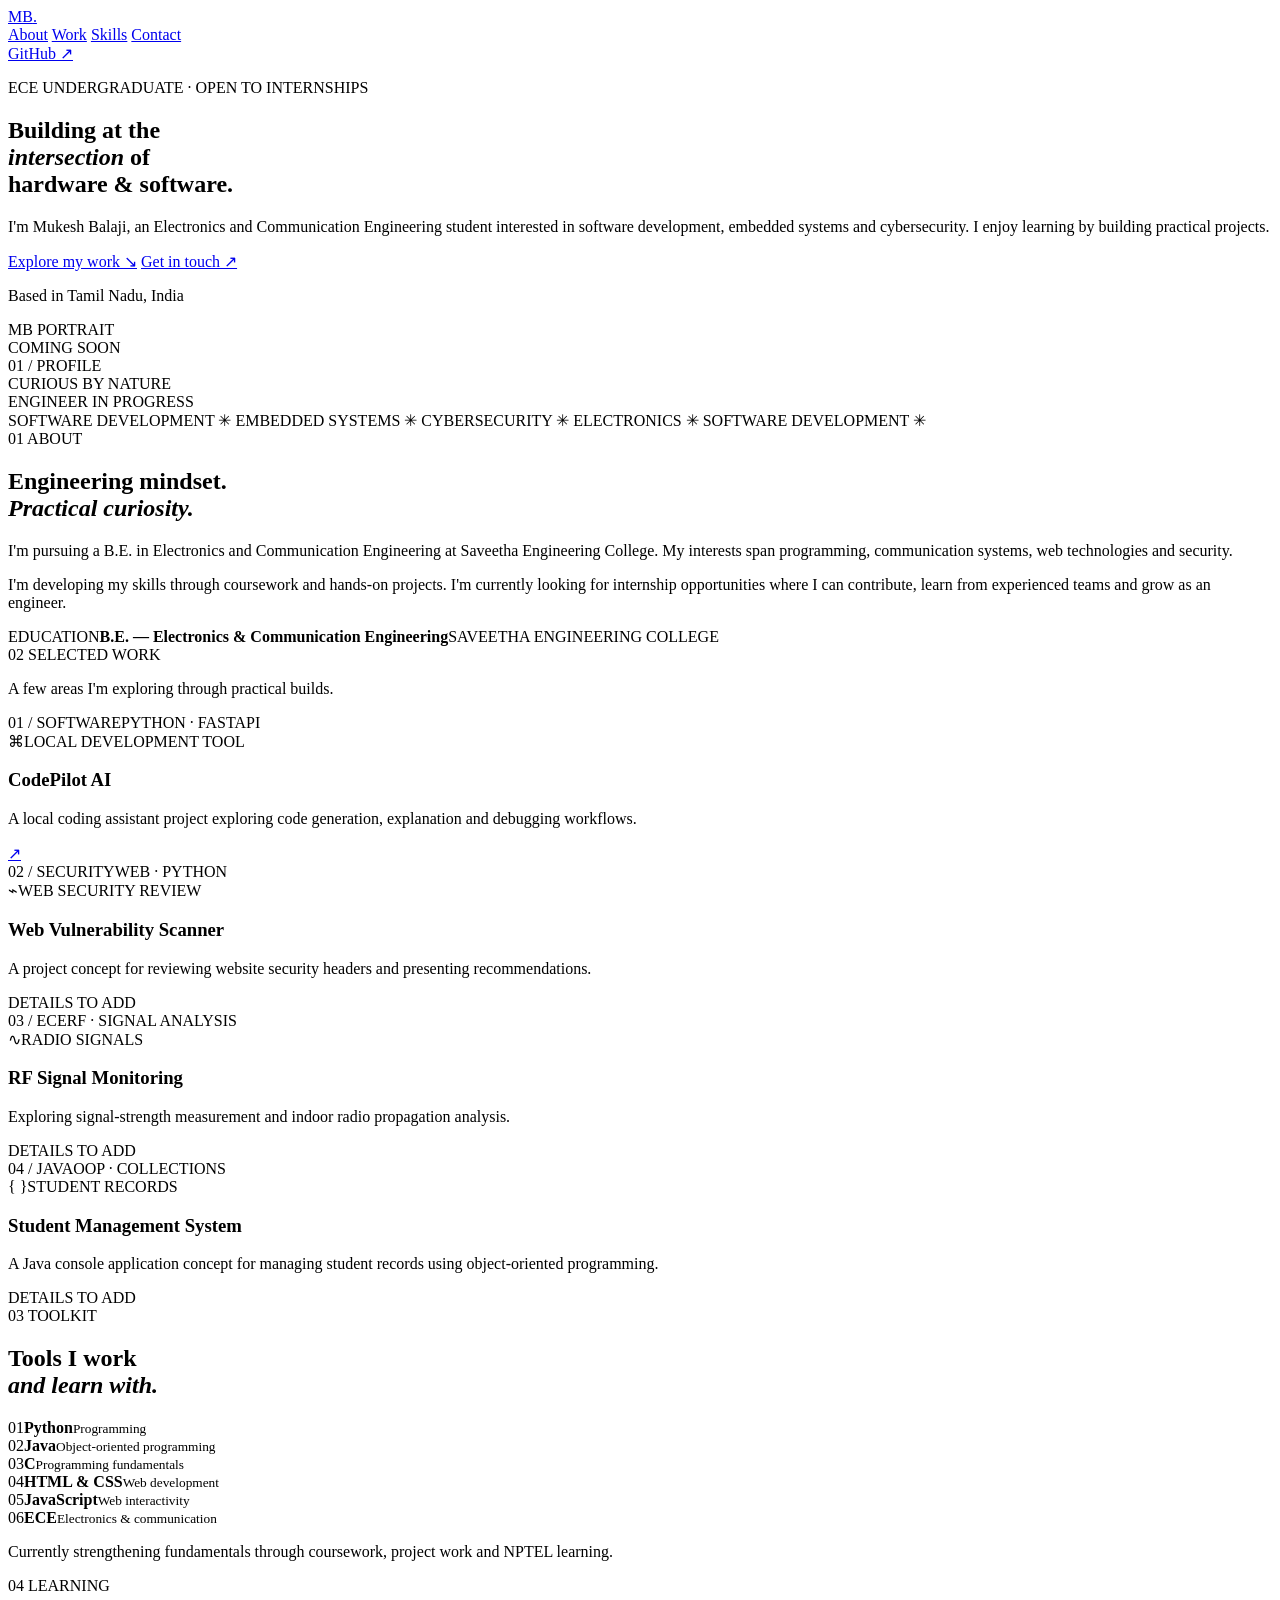
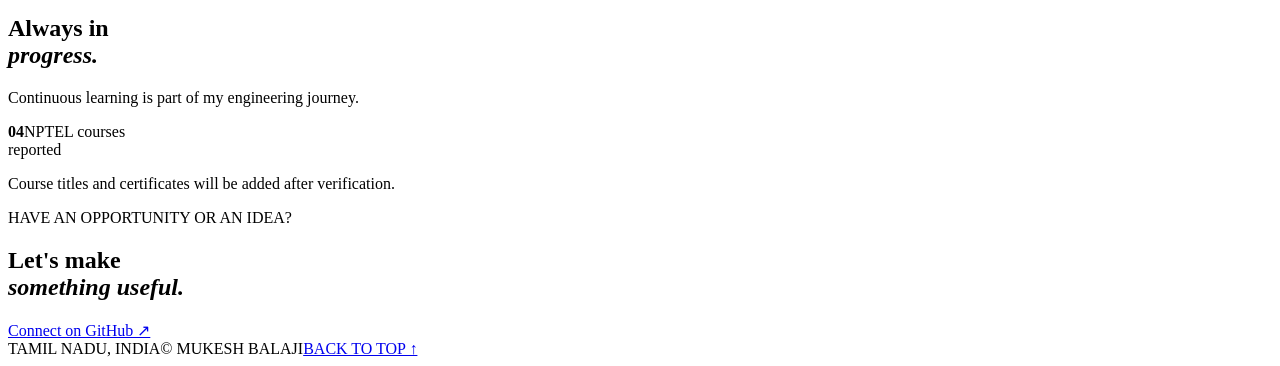
==== docs/index.html @ 9cd743bc "Add editorial portfolio homepage" ====
<!doctype html>
<html lang="en">
<head>
  <meta charset="utf-8">
  <meta name="viewport" content="width=device-width, initial-scale=1">
  <meta name="description" content="Mukesh Balaji — ECE undergraduate exploring software engineering, embedded systems and cybersecurity.">
  <meta name="theme-color" content="#f4f0e8">
  <title>Mukesh Balaji — ECE + Software</title>
  <link rel="preconnect" href="https://fonts.googleapis.com">
  <link rel="preconnect" href="https://fonts.gstatic.com" crossorigin>
  <link href="https://fonts.googleapis.com/css2?family=DM+Mono:wght@400;500&family=DM+Sans:wght@400;500;600;700&family=Playfair+Display:wght@500;600;700&display=swap" rel="stylesheet">
  <link rel="stylesheet" href="style.css">
</head>
<body>
  <header class="site-header">
    <a class="wordmark" href="#top">MB<span>.</span></a>
    <nav aria-label="Main navigation">
      <a href="#about">About</a>
      <a href="#work">Work</a>
      <a href="#skills">Skills</a>
      <a href="#contact">Contact</a>
    </nav>
    <a class="header-link" href="https://github.com/MukeshBalaji80" target="_blank" rel="noreferrer">GitHub ↗</a>
  </header>

  <main id="top">
    <section class="hero section-wrap">
      <div class="hero-copy">
        <p class="eyebrow"><span class="status-dot"></span> ECE UNDERGRADUATE · OPEN TO INTERNSHIPS</p>
        <h1>Building at the<br><em>intersection</em> of<br>hardware & software.</h1>
        <p class="intro">I'm Mukesh Balaji, an Electronics and Communication Engineering student interested in software development, embedded systems and cybersecurity. I enjoy learning by building practical projects.</p>
        <div class="hero-actions">
          <a class="button button-dark" href="#work">Explore my work <span>↘</span></a>
          <a class="text-link" href="#contact">Get in touch ↗</a>
        </div>
        <p class="hero-note">Based in Tamil Nadu, India</p>
      </div>
      <div class="portrait-wrap">
        <div class="portrait-frame">
          <div class="portrait-placeholder" role="img" aria-label="Portrait placeholder for Mukesh Balaji">
            <span class="portrait-monogram">MB</span>
            <span class="portrait-caption">PORTRAIT<br>COMING SOON</span>
          </div>
        </div>
        <span class="portrait-index">01 / PROFILE</span>
      </div>
      <div class="hero-side-note">CURIOUS BY NATURE<br>ENGINEER IN PROGRESS</div>
    </section>

    <div class="ticker" aria-label="Areas of interest">
      <div>SOFTWARE DEVELOPMENT <span>✳</span> EMBEDDED SYSTEMS <span>✳</span> CYBERSECURITY <span>✳</span> ELECTRONICS <span>✳</span> SOFTWARE DEVELOPMENT <span>✳</span></div>
    </div>

    <section class="section section-wrap about" id="about">
      <div class="section-label"><span>01</span> ABOUT</div>
      <div class="about-content">
        <h2>Engineering mindset.<br><em>Practical curiosity.</em></h2>
        <div class="about-columns">
          <p>I'm pursuing a B.E. in Electronics and Communication Engineering at Saveetha Engineering College. My interests span programming, communication systems, web technologies and security.</p>
          <p>I'm developing my skills through coursework and hands-on projects. I'm currently looking for internship opportunities where I can contribute, learn from experienced teams and grow as an engineer.</p>
        </div>
        <div class="education-line"><span>EDUCATION</span><strong>B.E. — Electronics & Communication Engineering</strong><span>SAVEETHA ENGINEERING COLLEGE</span></div>
      </div>
    </section>

    <section class="section section-wrap work" id="work">
      <div class="section-heading">
        <div class="section-label"><span>02</span> SELECTED WORK</div>
        <p>A few areas I'm exploring through practical builds.</p>
      </div>
      <div class="project-grid">
        <article class="project-card project-featured">
          <div class="project-topline"><span>01 / SOFTWARE</span><span>PYTHON · FASTAPI</span></div>
          <div class="project-art art-code"><span class="art-glyph">⌘</span><span class="art-caption">LOCAL DEVELOPMENT TOOL</span></div>
          <div class="project-info"><div><h3>CodePilot AI</h3><p>A local coding assistant project exploring code generation, explanation and debugging workflows.</p></div><a href="https://github.com/MukeshBalaji80/codepilot-ai" target="_blank" rel="noreferrer" aria-label="View CodePilot AI on GitHub">↗</a></div>
        </article>
        <article class="project-card">
          <div class="project-topline"><span>02 / SECURITY</span><span>WEB · PYTHON</span></div>
          <div class="project-art art-security"><span class="art-glyph">⌁</span><span class="art-caption">WEB SECURITY REVIEW</span></div>
          <div class="project-info"><div><h3>Web Vulnerability Scanner</h3><p>A project concept for reviewing website security headers and presenting recommendations.</p></div><span class="project-status">DETAILS TO ADD</span></div>
        </article>
        <article class="project-card">
          <div class="project-topline"><span>03 / ECE</span><span>RF · SIGNAL ANALYSIS</span></div>
          <div class="project-art art-rf"><span class="art-glyph">∿</span><span class="art-caption">RADIO SIGNALS</span></div>
          <div class="project-info"><div><h3>RF Signal Monitoring</h3><p>Exploring signal-strength measurement and indoor radio propagation analysis.</p></div><span class="project-status">DETAILS TO ADD</span></div>
        </article>
        <article class="project-card">
          <div class="project-topline"><span>04 / JAVA</span><span>OOP · COLLECTIONS</span></div>
          <div class="project-art art-java"><span class="art-glyph">{ }</span><span class="art-caption">STUDENT RECORDS</span></div>
          <div class="project-info"><div><h3>Student Management System</h3><p>A Java console application concept for managing student records using object-oriented programming.</p></div><span class="project-status">DETAILS TO ADD</span></div>
        </article>
      </div>
    </section>

    <section class="section section-wrap skills" id="skills">
      <div class="section-label"><span>03</span> TOOLKIT</div>
      <div class="skills-content">
        <h2>Tools I work<br><em>and learn with.</em></h2>
        <div class="skill-list">
          <div><span>01</span><strong>Python</strong><small>Programming</small></div>
          <div><span>02</span><strong>Java</strong><small>Object-oriented programming</small></div>
          <div><span>03</span><strong>C</strong><small>Programming fundamentals</small></div>
          <div><span>04</span><strong>HTML & CSS</strong><small>Web development</small></div>
          <div><span>05</span><strong>JavaScript</strong><small>Web interactivity</small></div>
          <div><span>06</span><strong>ECE</strong><small>Electronics & communication</small></div>
        </div>
        <p class="learning-note">Currently strengthening fundamentals through coursework, project work and NPTEL learning.</p>
      </div>
    </section>

    <section class="section section-wrap learning">
      <div class="section-label"><span>04</span> LEARNING</div>
      <div class="learning-content"><h2>Always in<br><em>progress.</em></h2><div><p>Continuous learning is part of my engineering journey.</p><div class="learning-stat"><strong>04</strong><span>NPTEL courses<br>reported</span></div><p class="small-note">Course titles and certificates will be added after verification.</p></div></div>
    </section>

    <section class="contact section-wrap" id="contact">
      <p class="eyebrow">HAVE AN OPPORTUNITY OR AN IDEA?</p>
      <h2>Let's make<br><em>something useful.</em></h2>
      <a class="contact-link" href="https://github.com/MukeshBalaji80" target="_blank" rel="noreferrer">Connect on GitHub ↗</a>
      <div class="contact-bottom"><span>TAMIL NADU, INDIA</span><span>© <span id="year"></span> MUKESH BALAJI</span><a href="#top">BACK TO TOP ↑</a></div>
    </section>
  </main>
  <script src="script.js"></script>
</body>
</html>
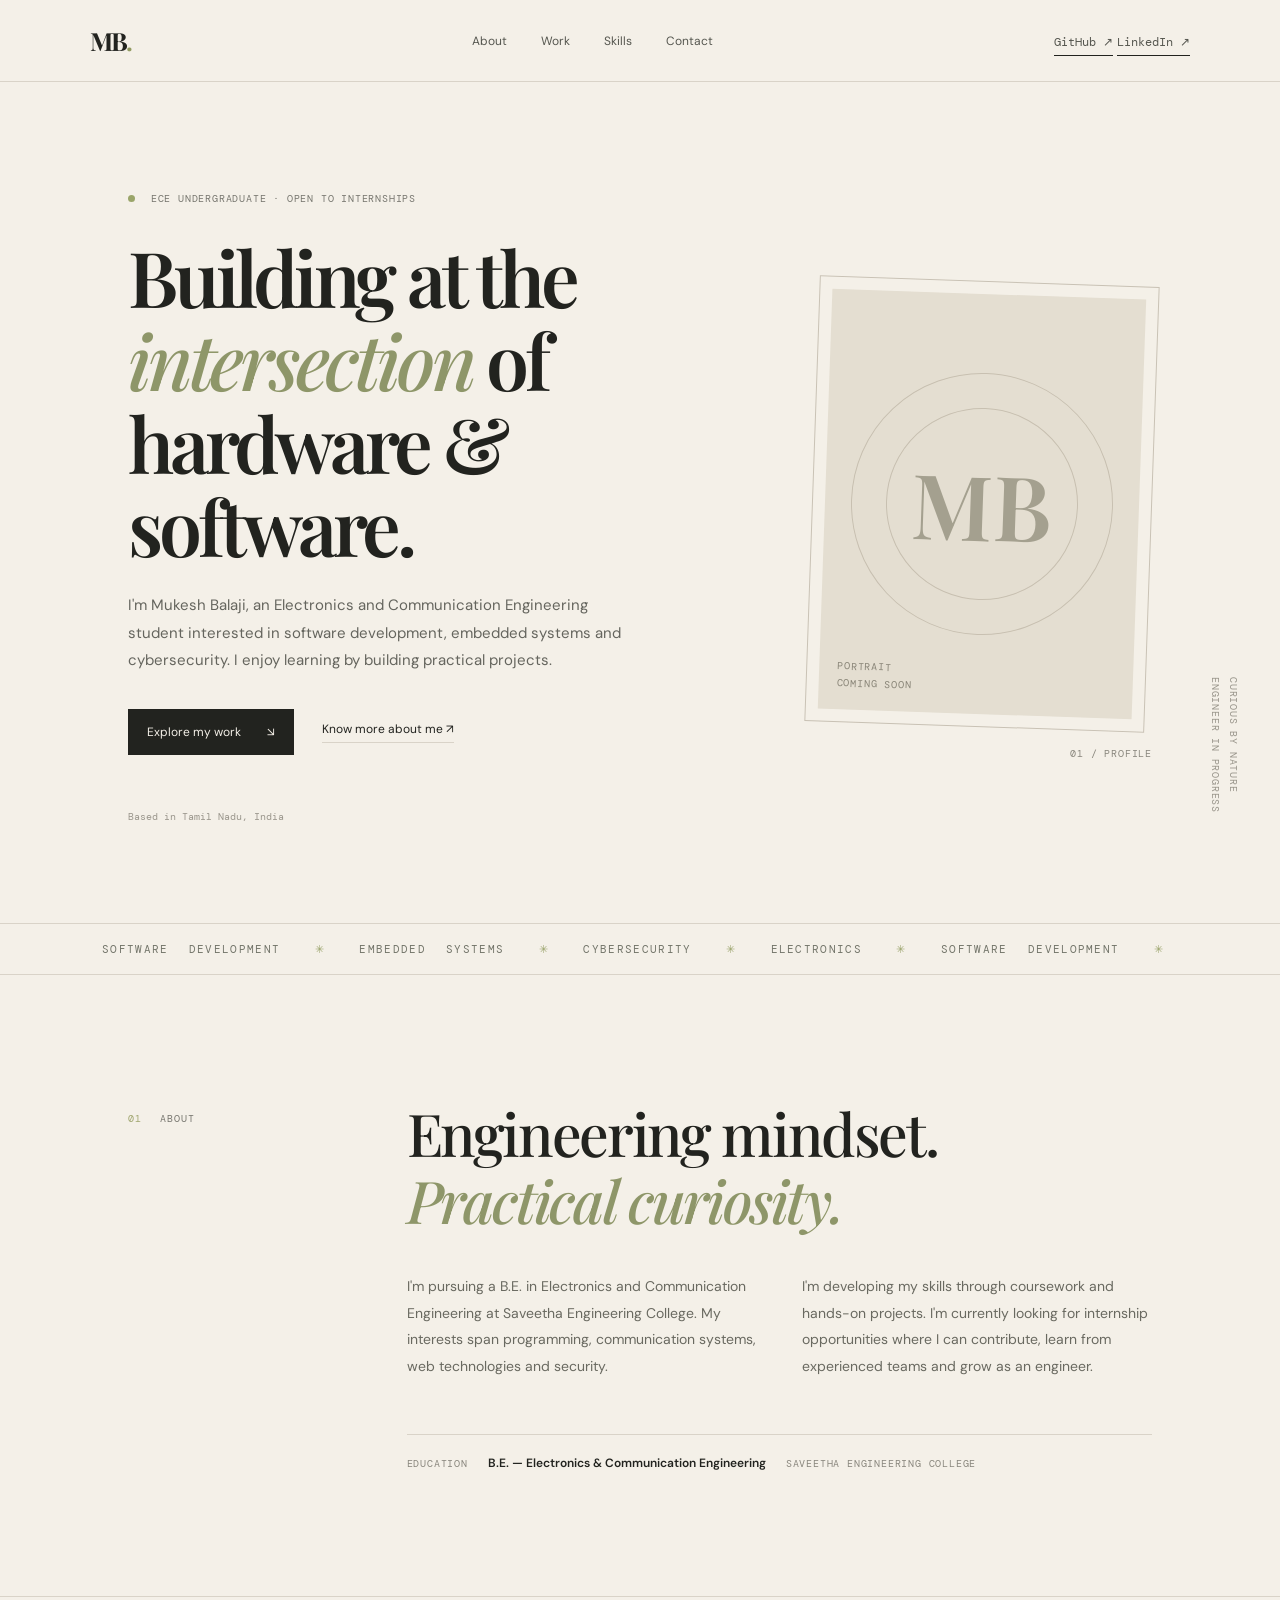
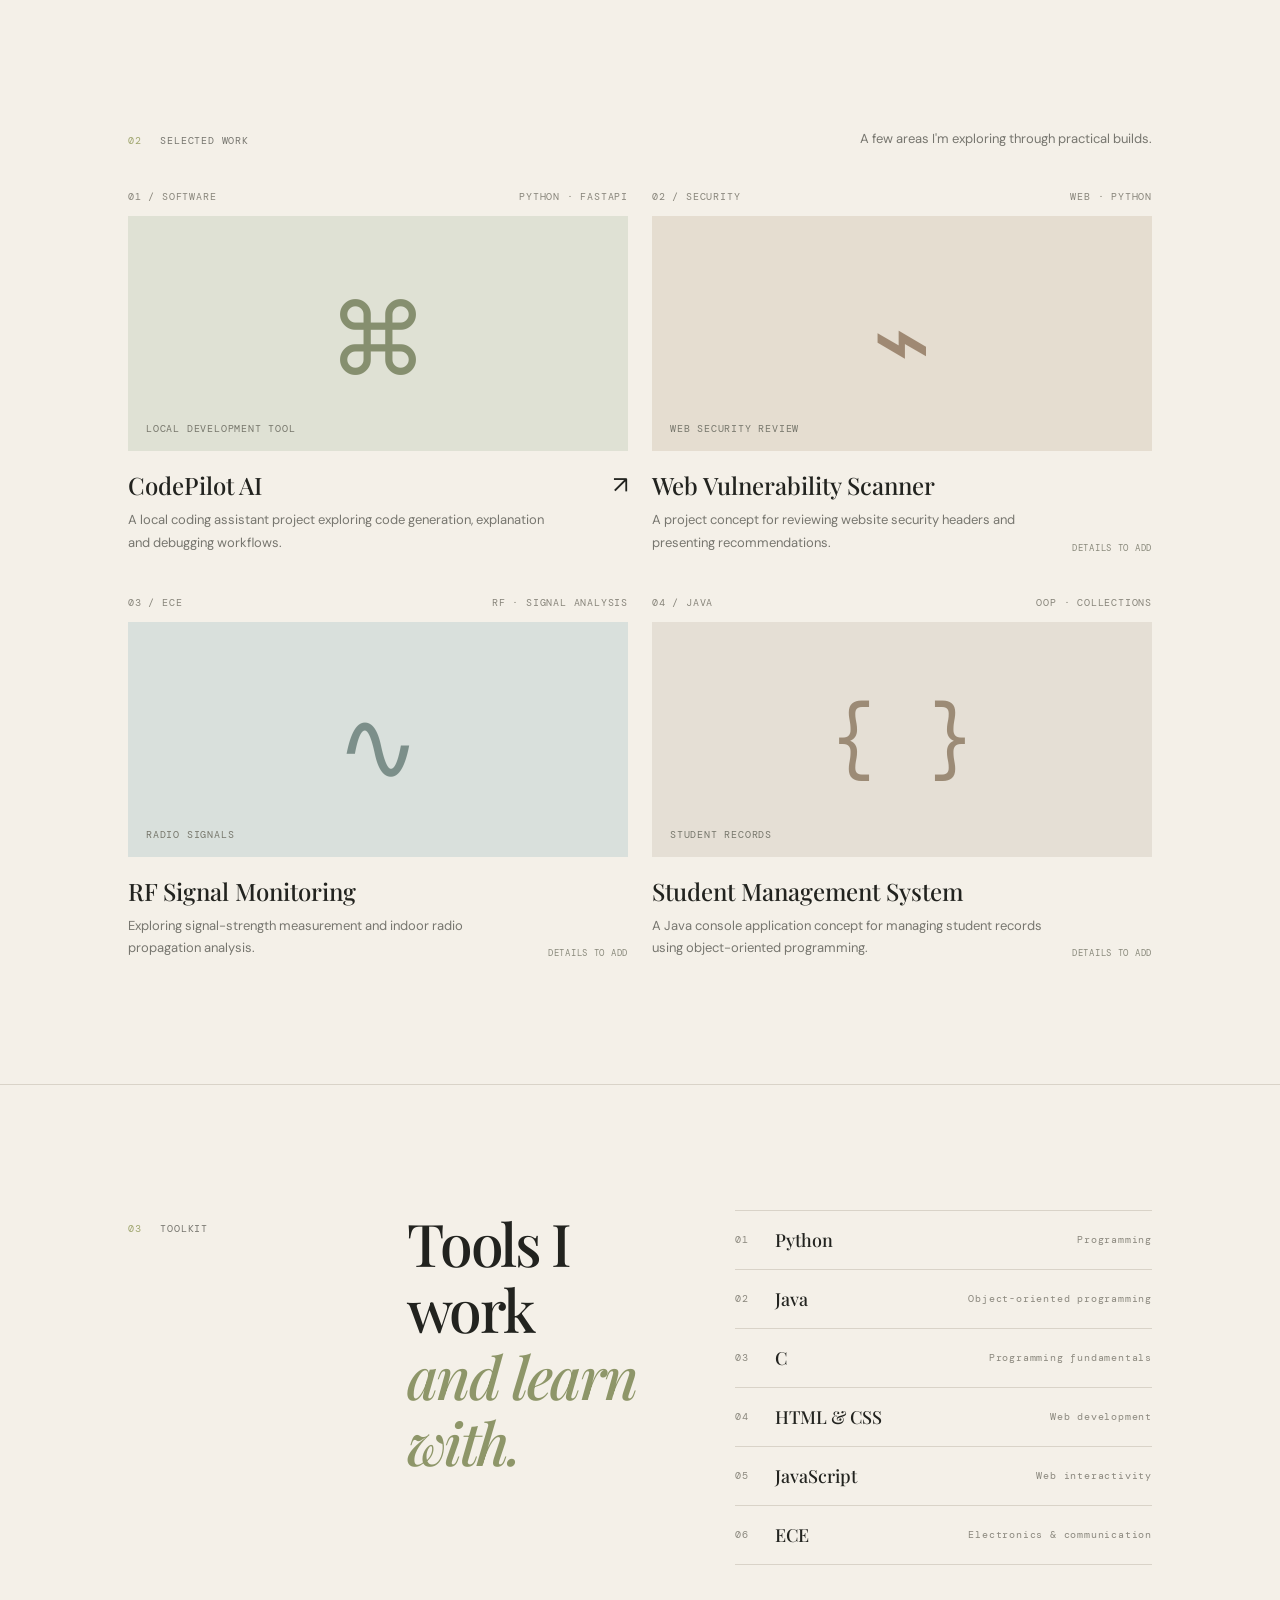
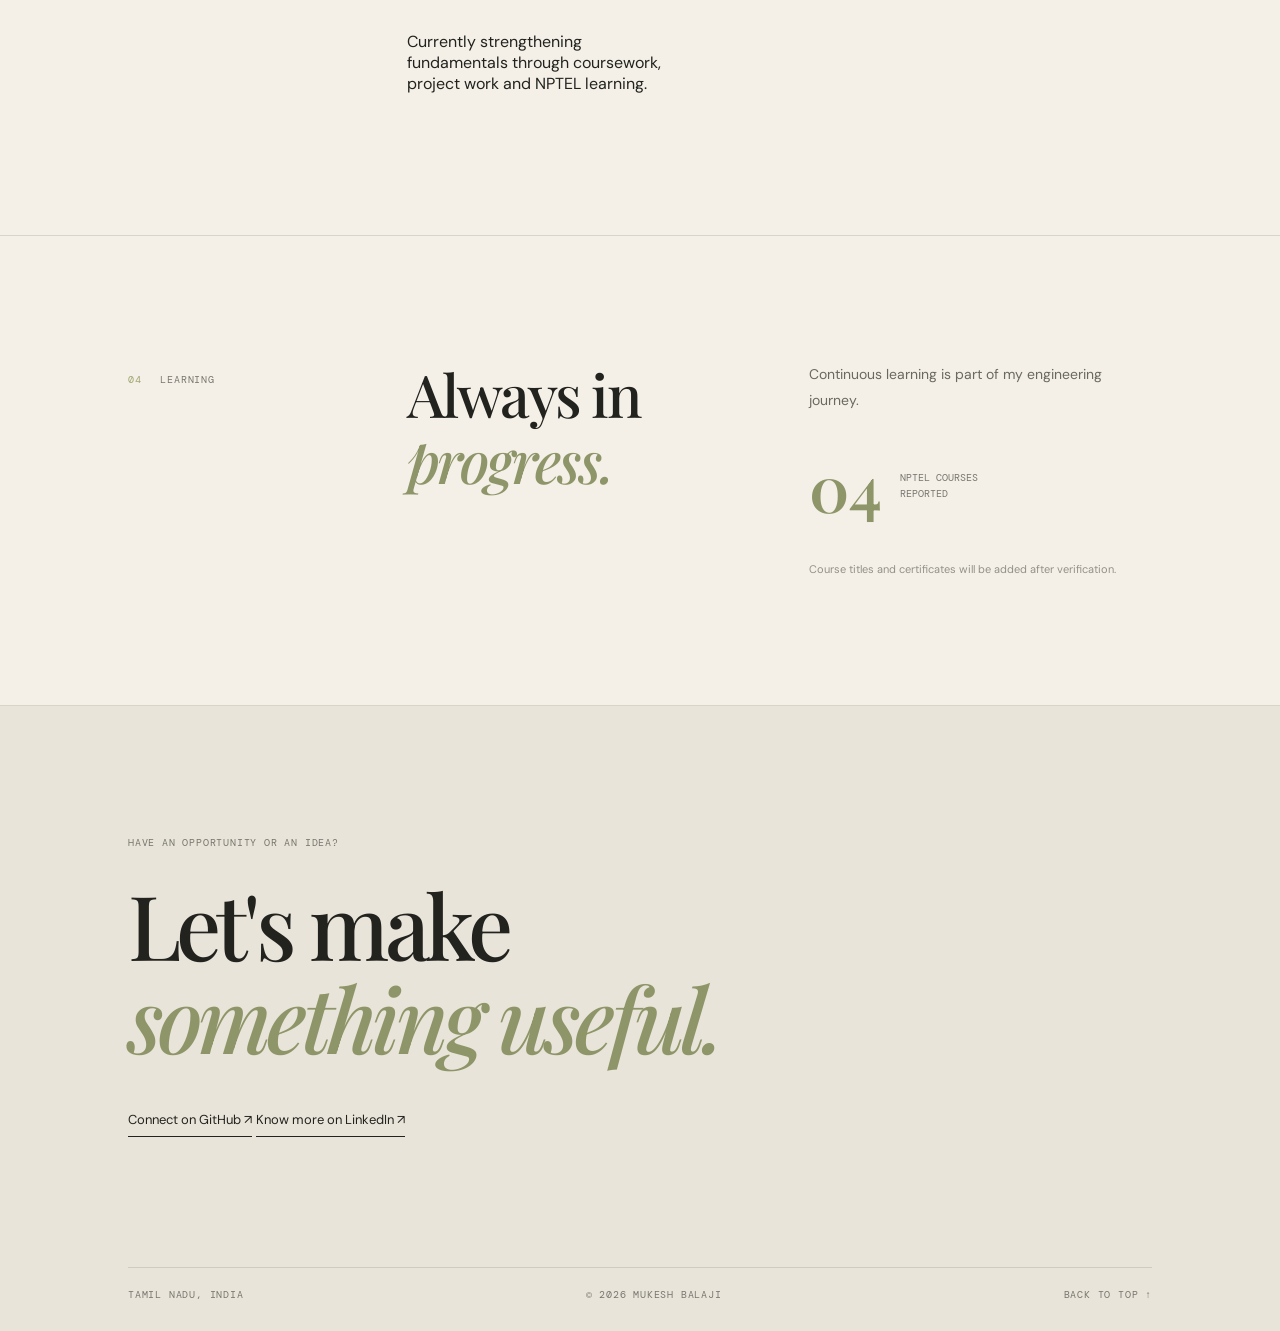
==== commit a9a1beea: "Add LinkedIn profile links to portfolio" ====
--- a/docs/index.html
+++ b/docs/index.html
@@ -20,7 +20,10 @@
       <a href="#skills">Skills</a>
       <a href="#contact">Contact</a>
     </nav>
-    <a class="header-link" href="https://github.com/MukeshBalaji80" target="_blank" rel="noreferrer">GitHub ↗</a>
+    <div class="header-social">
+      <a class="header-link" href="https://github.com/MukeshBalaji80" target="_blank" rel="noreferrer">GitHub ↗</a>
+      <a class="header-link" href="https://www.linkedin.com/in/mukesh-balaji-48475a3a8/" target="_blank" rel="noreferrer">LinkedIn ↗</a>
+    </div>
   </header>
 
   <main id="top">
@@ -31,7 +34,7 @@
         <p class="intro">I'm Mukesh Balaji, an Electronics and Communication Engineering student interested in software development, embedded systems and cybersecurity. I enjoy learning by building practical projects.</p>
         <div class="hero-actions">
           <a class="button button-dark" href="#work">Explore my work <span>↘</span></a>
-          <a class="text-link" href="#contact">Get in touch ↗</a>
+          <a class="text-link" href="https://www.linkedin.com/in/mukesh-balaji-48475a3a8/" target="_blank" rel="noreferrer">Know more about me ↗</a>
         </div>
         <p class="hero-note">Based in Tamil Nadu, India</p>
       </div>
@@ -116,7 +119,10 @@
     <section class="contact section-wrap" id="contact">
       <p class="eyebrow">HAVE AN OPPORTUNITY OR AN IDEA?</p>
       <h2>Let's make<br><em>something useful.</em></h2>
-      <a class="contact-link" href="https://github.com/MukeshBalaji80" target="_blank" rel="noreferrer">Connect on GitHub ↗</a>
+      <div class="contact-social">
+        <a class="contact-link" href="https://github.com/MukeshBalaji80" target="_blank" rel="noreferrer">Connect on GitHub ↗</a>
+        <a class="contact-link" href="https://www.linkedin.com/in/mukesh-balaji-48475a3a8/" target="_blank" rel="noreferrer">Know more on LinkedIn ↗</a>
+      </div>
       <div class="contact-bottom"><span>TAMIL NADU, INDIA</span><span>© <span id="year"></span> MUKESH BALAJI</span><a href="#top">BACK TO TOP ↑</a></div>
     </section>
   </main>
--- a/docs/style.css
+++ b/docs/style.css
@@ -0,0 +1 @@
+:root{--paper:#f4f0e8;--ink:#22231f;--muted:#77766f;--line:#d9d3c8;--accent:#a4ad72;--serif:"Playfair Display",Georgia,serif;--sans:"DM Sans",Arial,sans-serif;--mono:"DM Mono",monospace}*{box-sizing:border-box}html{scroll-behavior:smooth}body{margin:0;background:var(--paper);color:var(--ink);font-family:var(--sans);-webkit-font-smoothing:antialiased}a{color:inherit;text-decoration:none}.site-header{height:82px;padding:0 7vw;display:flex;align-items:center;justify-content:space-between;border-bottom:1px solid var(--line)}.wordmark{font:700 25px var(--serif);letter-spacing:-2px}.wordmark span{color:#929b61}.site-header nav{display:flex;gap:34px}.site-header nav a,.header-link{font-size:12px;color:#55564f}.site-header nav a:hover,.text-link:hover{color:#8c965c}.header-link{font-family:var(--mono);border-bottom:1px solid var(--ink);padding-bottom:5px}.section-wrap{padding-left:10vw;padding-right:10vw}.hero{min-height:680px;padding-top:100px;padding-bottom:90px;display:grid;grid-template-columns:1.25fr .75fr;align-items:center;position:relative}.eyebrow,.section-label,.project-topline,.portrait-index,.portrait-caption,.hero-side-note,.education-line span,.skill-list span,.skill-list small,.project-status,.contact-bottom,.art-caption{font:10px var(--mono);letter-spacing:.08em}.eyebrow{color:#77766f}.status-dot{display:inline-block;width:7px;height:7px;border-radius:50%;background:#9aa56a;margin-right:9px}.hero h1{font:600 clamp(48px,6vw,82px)/1.08 var(--serif);letter-spacing:-.055em;margin:30px 0 25px}.hero h1 em,h2 em{font-weight:500;color:#8e9669}.intro{max-width:510px;color:#65655e;font-size:15px;line-height:1.85}.hero-actions{display:flex;align-items:center;gap:28px;margin-top:34px}.button{display:inline-flex;align-items:center;gap:26px;padding:15px 19px;font-size:12px}.button-dark{background:var(--ink);color:var(--paper)}.button-dark:hover{background:#45463d}.text-link{font-size:12px;border-bottom:1px solid var(--line);padding-bottom:5px}.hero-note{font:10px var(--mono);color:#99958b;margin-top:55px}.portrait-wrap{justify-self:end;width:min(100%,340px);margin-top:25px}.portrait-frame{padding:12px;border:1px solid #c9c2b5;transform:rotate(2deg)}.portrait-placeholder{height:420px;background:#e4ded1;display:flex;flex-direction:column;align-items:center;justify-content:center;position:relative;overflow:hidden}.portrait-placeholder:before,.portrait-placeholder:after{content:"";position:absolute;border:1px solid #c8c0b1;border-radius:50%;width:260px;height:260px}.portrait-placeholder:after{width:190px;height:190px}.portrait-monogram{font:600 90px var(--serif);color:#a4a08f;z-index:1}.portrait-caption{position:absolute;bottom:18px;left:18px;color:#888477;line-height:1.7}.portrait-index{display:block;text-align:right;margin-top:20px;color:#89867d}.hero-side-note{position:absolute;right:3vw;bottom:110px;writing-mode:vertical-rl;line-height:1.8;color:#99958b}.ticker{overflow:hidden;border-top:1px solid var(--line);border-bottom:1px solid var(--line);padding:18px 0;white-space:nowrap;color:#73756a;font:11px var(--mono);letter-spacing:.12em}.ticker div{word-spacing:12px;text-align:center}.ticker span{color:#9aa36b;margin:0 14px}.section{padding-top:125px;padding-bottom:125px;border-bottom:1px solid var(--line);display:grid;grid-template-columns:.32fr 1fr;gap:40px}.section-label{color:#77766f;padding-top:12px}.section-label span{color:#a0a66f;margin-right:12px}.about h2,.skills h2,.learning h2{font:500 clamp(38px,4.6vw,62px)/1.13 var(--serif);letter-spacing:-.04em;margin:0 0 40px}.about-columns{display:grid;grid-template-columns:1fr 1fr;gap:45px;max-width:780px}.about-columns p,.learning-content p{font-size:14px;line-height:1.9;color:#696960;margin:0}.education-line{display:flex;align-items:center;gap:20px;flex-wrap:wrap;border-top:1px solid var(--line);margin-top:55px;padding-top:20px}.education-line span{color:#89867d}.education-line strong{font-size:12px;font-weight:600}.work{display:block}.section-heading{display:flex;justify-content:space-between;align-items:start;margin-bottom:35px}.section-heading p{font-size:13px;color:var(--muted);margin:8px 0}.project-grid{display:grid;grid-template-columns:1fr 1fr;gap:42px 24px}.project-card{min-width:0}.project-topline{display:flex;justify-content:space-between;color:#88857b;margin-bottom:13px}.project-art{height:235px;display:flex;align-items:center;justify-content:center;position:relative;overflow:hidden}.art-code{background:#dfe1d4}.art-security{background:#e5ddd0}.art-rf{background:#d9e0dc}.art-java{background:#e5dfd5}.art-glyph{font:100px var(--serif);color:#717b57;opacity:.8}.art-security .art-glyph{color:#8e755c}.art-rf .art-glyph{color:#667c76}.art-java .art-glyph{font:80px var(--mono);color:#8a775f}.art-caption{position:absolute;bottom:16px;left:18px;color:#77776c}.project-info{display:flex;justify-content:space-between;gap:15px;padding-top:18px}.project-info h3{font:500 24px var(--serif);margin:0 0 8px}.project-info p{font-size:13px;line-height:1.7;color:#77766f;margin:0;max-width:440px}.project-info>a{font-size:24px}.project-status{color:#8a8a7c;align-self:end;white-space:nowrap;font-size:9px}.skills-content{display:grid;grid-template-columns:.8fr 1.2fr;gap:50px}.skill-list{border-top:1px solid var(--line)}.skill-list>div{display:grid;grid-template-columns:40px 1fr auto;align-items:center;padding:17px 0;border-bottom:1px solid var(--line)}.skill-list span,.skill-list small{color:#8b887e}.skill-list strong{font:500 18px var(--serif)}.learning-content{display:grid;grid-template-columns:1fr 1fr;gap:60px}.learning-stat{display:flex;align-items:center;gap:18px;margin:30px 0}.learning-stat strong{font:600 64px var(--serif);color:#8e9669}.learning-stat span{font:10px/1.6 var(--mono);color:#77766f;text-transform:uppercase}.small-note{font-size:11px!important;color:#929087!important}.contact{padding-top:120px;padding-bottom:30px;background:#e9e4d9}.contact h2{font:500 clamp(52px,7vw,90px)/1.04 var(--serif);letter-spacing:-.055em;margin:28px 0}.contact-link{display:inline-block;margin-top:20px;padding-bottom:8px;border-bottom:1px solid var(--ink);font-size:13px}.contact-bottom{display:flex;justify-content:space-between;gap:15px;margin-top:130px;padding-top:20px;border-top:1px solid #d1cabe;color:#77766f}.contact-bottom a:hover{color:var(--ink)}@media(max-width:800px){.site-header{padding:0 6vw;height:70px}.site-header nav{gap:15px}.site-header nav a{font-size:11px}.section-wrap{padding-left:7vw;padding-right:7vw}.hero{grid-template-columns:1fr;padding-top:75px;gap:50px}.portrait-wrap{justify-self:start;width:min(75%,340px);margin-left:10px}.portrait-placeholder{height:360px}.hero-side-note{display:none}.section{grid-template-columns:1fr;gap:25px;padding-top:85px;padding-bottom:85px}.skills-content,.learning-content{grid-template-columns:1fr;gap:25px}.about-columns{gap:25px}.contact-bottom{flex-wrap:wrap;margin-top:90px}}@media(max-width:520px){.site-header nav{gap:10px}.site-header nav a{font-size:10px}.header-link{display:none}.hero h1{font-size:48px}.intro{font-size:14px}.hero-actions{gap:18px}.project-grid{grid-template-columns:1fr;gap:35px}.project-art{height:210px}.about-columns{grid-template-columns:1fr;gap:16px}.section-heading{display:block}.section-heading p{margin-top:18px}.education-line{gap:12px}.education-line strong{width:100%;order:3}.skill-list>div{grid-template-columns:28px 1fr}.skill-list small{grid-column:2;margin-top:4px}.contact h2{font-size:54px}.contact-bottom{font-size:9px}.portrait-placeholder{height:330px}}
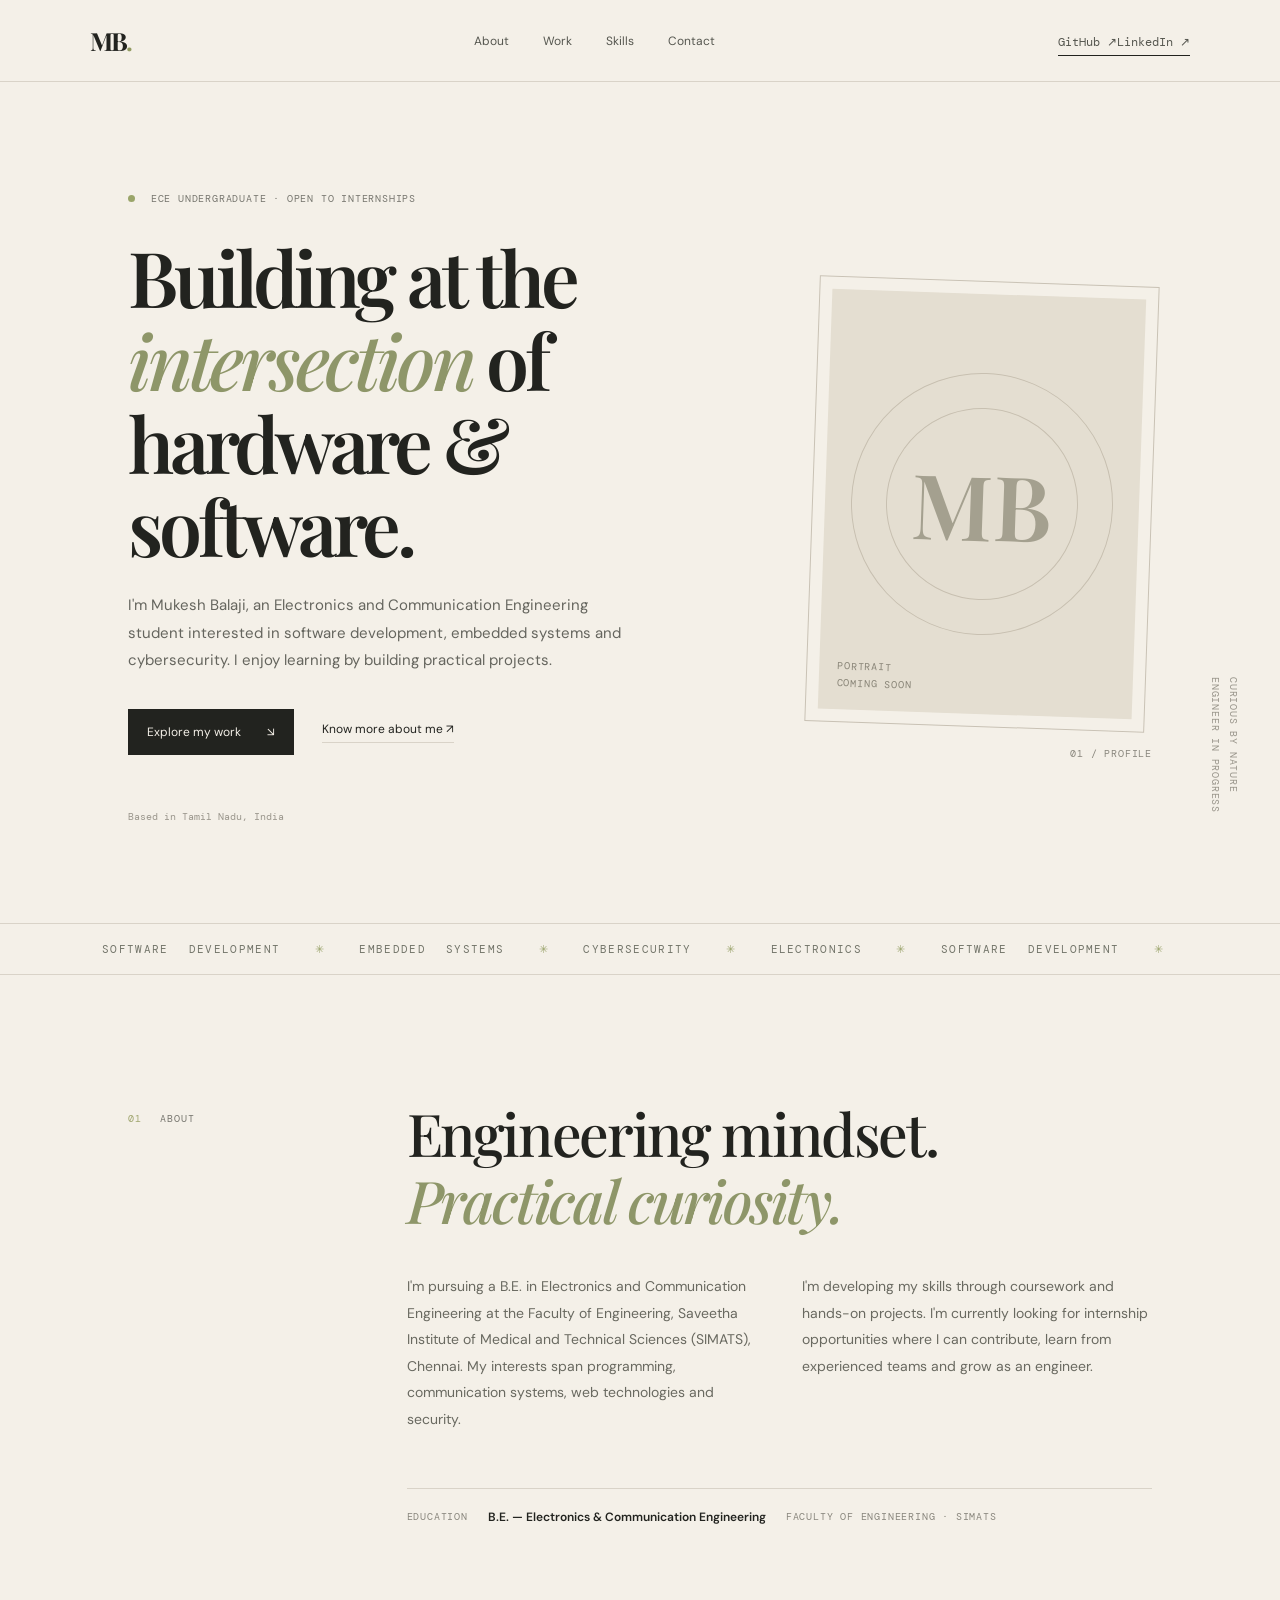
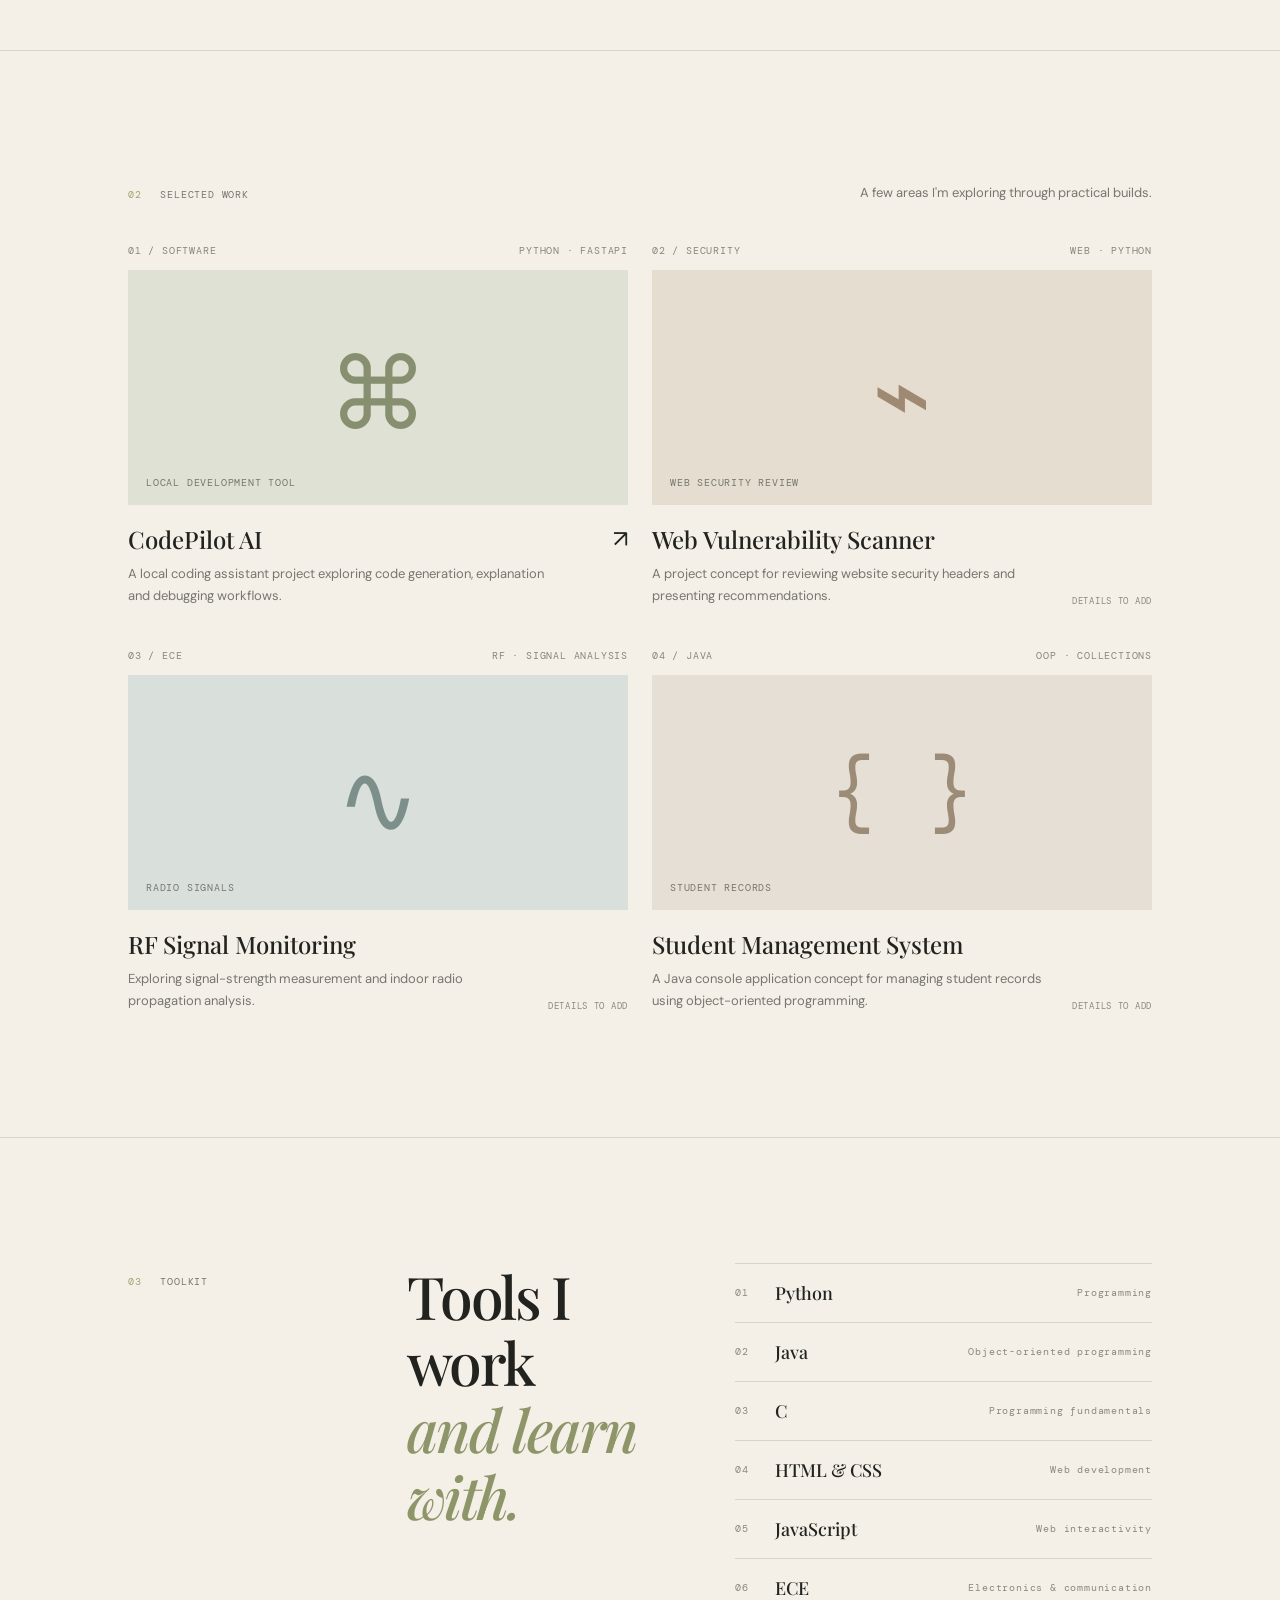
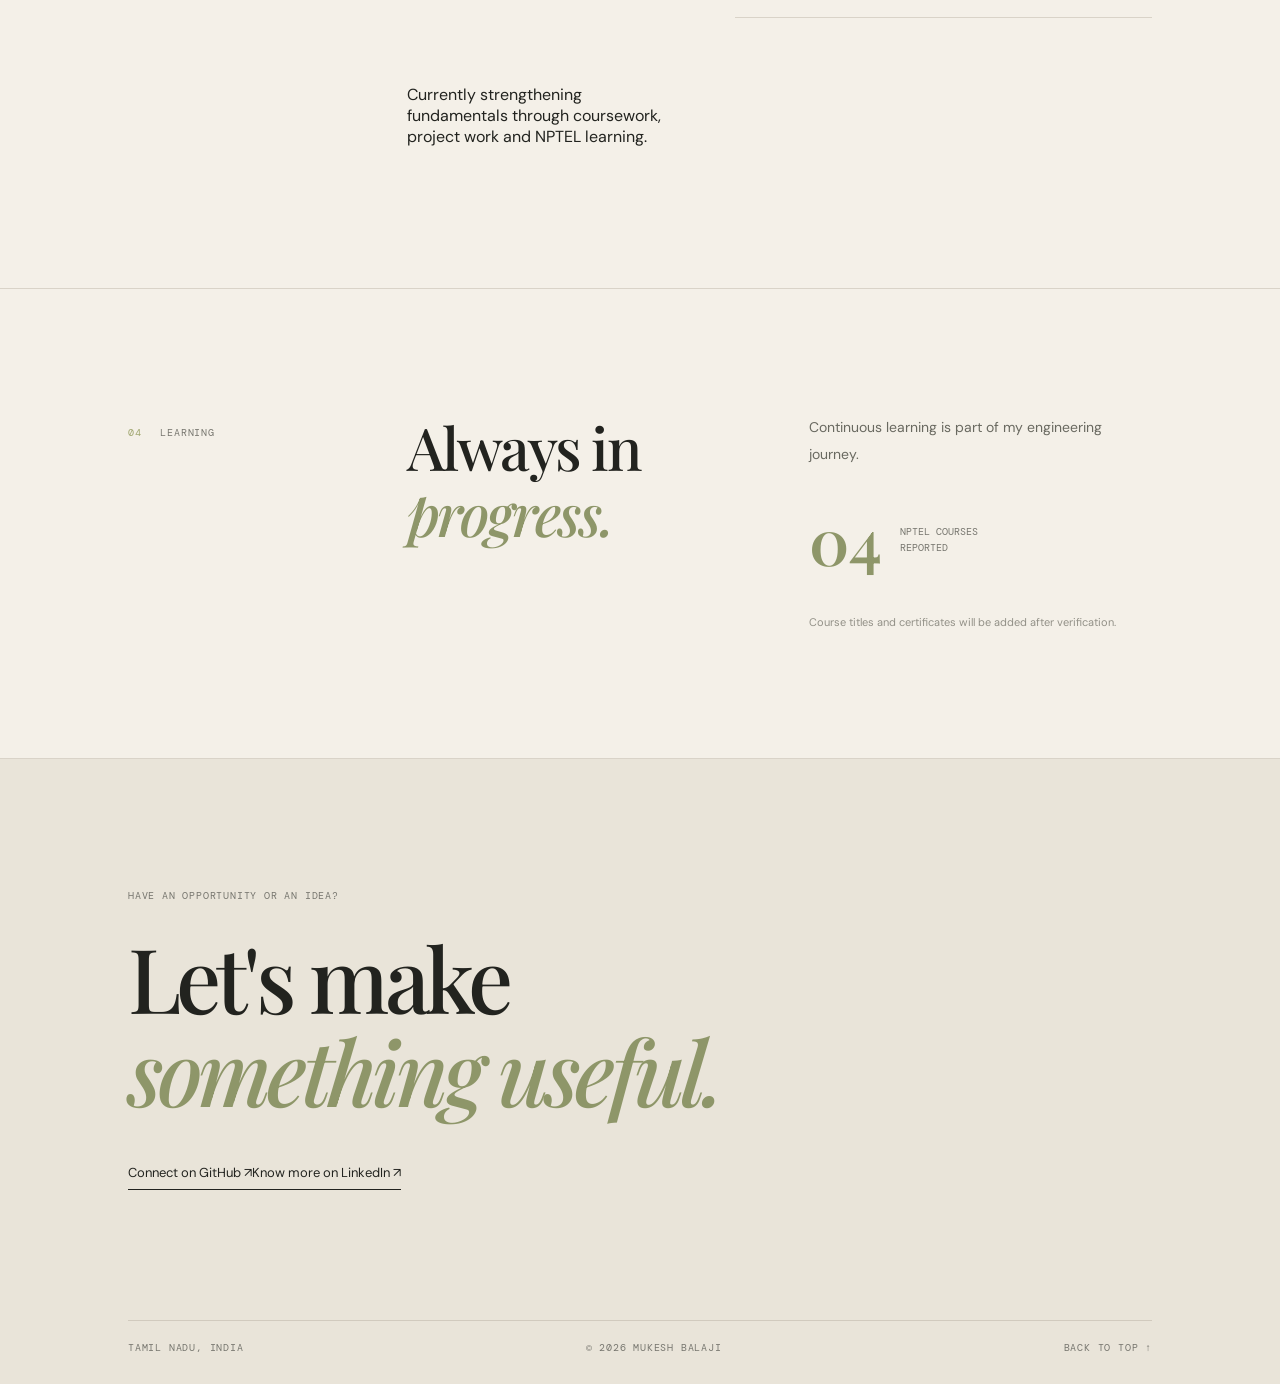
==== commit 0025b013: "Update education institution to SIMATS" ====
--- a/docs/index.html
+++ b/docs/index.html
@@ -14,115 +14,50 @@
 <body>
   <header class="site-header">
     <a class="wordmark" href="#top">MB<span>.</span></a>
-    <nav aria-label="Main navigation">
-      <a href="#about">About</a>
-      <a href="#work">Work</a>
-      <a href="#skills">Skills</a>
-      <a href="#contact">Contact</a>
-    </nav>
-    <div class="header-social">
-      <a class="header-link" href="https://github.com/MukeshBalaji80" target="_blank" rel="noreferrer">GitHub ↗</a>
-      <a class="header-link" href="https://www.linkedin.com/in/mukesh-balaji-48475a3a8/" target="_blank" rel="noreferrer">LinkedIn ↗</a>
-    </div>
+    <nav aria-label="Main navigation"><a href="#about">About</a><a href="#work">Work</a><a href="#skills">Skills</a><a href="#contact">Contact</a></nav>
+    <div class="header-social"><a class="header-link" href="https://github.com/MukeshBalaji80" target="_blank" rel="noreferrer">GitHub ↗</a><a class="header-link" href="https://www.linkedin.com/in/mukesh-balaji-48475a3a8/" target="_blank" rel="noreferrer">LinkedIn ↗</a></div>
   </header>
-
   <main id="top">
     <section class="hero section-wrap">
       <div class="hero-copy">
         <p class="eyebrow"><span class="status-dot"></span> ECE UNDERGRADUATE · OPEN TO INTERNSHIPS</p>
         <h1>Building at the<br><em>intersection</em> of<br>hardware & software.</h1>
         <p class="intro">I'm Mukesh Balaji, an Electronics and Communication Engineering student interested in software development, embedded systems and cybersecurity. I enjoy learning by building practical projects.</p>
-        <div class="hero-actions">
-          <a class="button button-dark" href="#work">Explore my work <span>↘</span></a>
-          <a class="text-link" href="https://www.linkedin.com/in/mukesh-balaji-48475a3a8/" target="_blank" rel="noreferrer">Know more about me ↗</a>
-        </div>
+        <div class="hero-actions"><a class="button button-dark" href="#work">Explore my work <span>↘</span></a><a class="text-link" href="https://www.linkedin.com/in/mukesh-balaji-48475a3a8/" target="_blank" rel="noreferrer">Know more about me ↗</a></div>
         <p class="hero-note">Based in Tamil Nadu, India</p>
       </div>
-      <div class="portrait-wrap">
-        <div class="portrait-frame">
-          <div class="portrait-placeholder" role="img" aria-label="Portrait placeholder for Mukesh Balaji">
-            <span class="portrait-monogram">MB</span>
-            <span class="portrait-caption">PORTRAIT<br>COMING SOON</span>
-          </div>
-        </div>
-        <span class="portrait-index">01 / PROFILE</span>
-      </div>
+      <div class="portrait-wrap"><div class="portrait-frame"><div class="portrait-placeholder" role="img" aria-label="Portrait placeholder for Mukesh Balaji"><span class="portrait-monogram">MB</span><span class="portrait-caption">PORTRAIT<br>COMING SOON</span></div></div><span class="portrait-index">01 / PROFILE</span></div>
       <div class="hero-side-note">CURIOUS BY NATURE<br>ENGINEER IN PROGRESS</div>
     </section>
-
-    <div class="ticker" aria-label="Areas of interest">
-      <div>SOFTWARE DEVELOPMENT <span>✳</span> EMBEDDED SYSTEMS <span>✳</span> CYBERSECURITY <span>✳</span> ELECTRONICS <span>✳</span> SOFTWARE DEVELOPMENT <span>✳</span></div>
-    </div>
-
+    <div class="ticker" aria-label="Areas of interest"><div>SOFTWARE DEVELOPMENT <span>✳</span> EMBEDDED SYSTEMS <span>✳</span> CYBERSECURITY <span>✳</span> ELECTRONICS <span>✳</span> SOFTWARE DEVELOPMENT <span>✳</span></div></div>
     <section class="section section-wrap about" id="about">
       <div class="section-label"><span>01</span> ABOUT</div>
       <div class="about-content">
         <h2>Engineering mindset.<br><em>Practical curiosity.</em></h2>
         <div class="about-columns">
-          <p>I'm pursuing a B.E. in Electronics and Communication Engineering at Saveetha Engineering College. My interests span programming, communication systems, web technologies and security.</p>
+          <p>I'm pursuing a B.E. in Electronics and Communication Engineering at the Faculty of Engineering, Saveetha Institute of Medical and Technical Sciences (SIMATS), Chennai. My interests span programming, communication systems, web technologies and security.</p>
           <p>I'm developing my skills through coursework and hands-on projects. I'm currently looking for internship opportunities where I can contribute, learn from experienced teams and grow as an engineer.</p>
         </div>
-        <div class="education-line"><span>EDUCATION</span><strong>B.E. — Electronics & Communication Engineering</strong><span>SAVEETHA ENGINEERING COLLEGE</span></div>
+        <div class="education-line"><span>EDUCATION</span><strong>B.E. — Electronics & Communication Engineering</strong><span>FACULTY OF ENGINEERING · SIMATS</span></div>
       </div>
     </section>
-
     <section class="section section-wrap work" id="work">
-      <div class="section-heading">
-        <div class="section-label"><span>02</span> SELECTED WORK</div>
-        <p>A few areas I'm exploring through practical builds.</p>
-      </div>
+      <div class="section-heading"><div class="section-label"><span>02</span> SELECTED WORK</div><p>A few areas I'm exploring through practical builds.</p></div>
       <div class="project-grid">
-        <article class="project-card project-featured">
-          <div class="project-topline"><span>01 / SOFTWARE</span><span>PYTHON · FASTAPI</span></div>
-          <div class="project-art art-code"><span class="art-glyph">⌘</span><span class="art-caption">LOCAL DEVELOPMENT TOOL</span></div>
-          <div class="project-info"><div><h3>CodePilot AI</h3><p>A local coding assistant project exploring code generation, explanation and debugging workflows.</p></div><a href="https://github.com/MukeshBalaji80/codepilot-ai" target="_blank" rel="noreferrer" aria-label="View CodePilot AI on GitHub">↗</a></div>
-        </article>
-        <article class="project-card">
-          <div class="project-topline"><span>02 / SECURITY</span><span>WEB · PYTHON</span></div>
-          <div class="project-art art-security"><span class="art-glyph">⌁</span><span class="art-caption">WEB SECURITY REVIEW</span></div>
-          <div class="project-info"><div><h3>Web Vulnerability Scanner</h3><p>A project concept for reviewing website security headers and presenting recommendations.</p></div><span class="project-status">DETAILS TO ADD</span></div>
-        </article>
-        <article class="project-card">
-          <div class="project-topline"><span>03 / ECE</span><span>RF · SIGNAL ANALYSIS</span></div>
-          <div class="project-art art-rf"><span class="art-glyph">∿</span><span class="art-caption">RADIO SIGNALS</span></div>
-          <div class="project-info"><div><h3>RF Signal Monitoring</h3><p>Exploring signal-strength measurement and indoor radio propagation analysis.</p></div><span class="project-status">DETAILS TO ADD</span></div>
-        </article>
-        <article class="project-card">
-          <div class="project-topline"><span>04 / JAVA</span><span>OOP · COLLECTIONS</span></div>
-          <div class="project-art art-java"><span class="art-glyph">{ }</span><span class="art-caption">STUDENT RECORDS</span></div>
-          <div class="project-info"><div><h3>Student Management System</h3><p>A Java console application concept for managing student records using object-oriented programming.</p></div><span class="project-status">DETAILS TO ADD</span></div>
-        </article>
+        <article class="project-card project-featured"><div class="project-topline"><span>01 / SOFTWARE</span><span>PYTHON · FASTAPI</span></div><div class="project-art art-code"><span class="art-glyph">⌘</span><span class="art-caption">LOCAL DEVELOPMENT TOOL</span></div><div class="project-info"><div><h3>CodePilot AI</h3><p>A local coding assistant project exploring code generation, explanation and debugging workflows.</p></div><a href="https://github.com/MukeshBalaji80/codepilot-ai" target="_blank" rel="noreferrer" aria-label="View CodePilot AI on GitHub">↗</a></div></article>
+        <article class="project-card"><div class="project-topline"><span>02 / SECURITY</span><span>WEB · PYTHON</span></div><div class="project-art art-security"><span class="art-glyph">⌁</span><span class="art-caption">WEB SECURITY REVIEW</span></div><div class="project-info"><div><h3>Web Vulnerability Scanner</h3><p>A project concept for reviewing website security headers and presenting recommendations.</p></div><span class="project-status">DETAILS TO ADD</span></div></article>
+        <article class="project-card"><div class="project-topline"><span>03 / ECE</span><span>RF · SIGNAL ANALYSIS</span></div><div class="project-art art-rf"><span class="art-glyph">∿</span><span class="art-caption">RADIO SIGNALS</span></div><div class="project-info"><div><h3>RF Signal Monitoring</h3><p>Exploring signal-strength measurement and indoor radio propagation analysis.</p></div><span class="project-status">DETAILS TO ADD</span></div></article>
+        <article class="project-card"><div class="project-topline"><span>04 / JAVA</span><span>OOP · COLLECTIONS</span></div><div class="project-art art-java"><span class="art-glyph">{ }</span><span class="art-caption">STUDENT RECORDS</span></div><div class="project-info"><div><h3>Student Management System</h3><p>A Java console application concept for managing student records using object-oriented programming.</p></div><span class="project-status">DETAILS TO ADD</span></div></article>
       </div>
     </section>
-
     <section class="section section-wrap skills" id="skills">
       <div class="section-label"><span>03</span> TOOLKIT</div>
-      <div class="skills-content">
-        <h2>Tools I work<br><em>and learn with.</em></h2>
-        <div class="skill-list">
-          <div><span>01</span><strong>Python</strong><small>Programming</small></div>
-          <div><span>02</span><strong>Java</strong><small>Object-oriented programming</small></div>
-          <div><span>03</span><strong>C</strong><small>Programming fundamentals</small></div>
-          <div><span>04</span><strong>HTML & CSS</strong><small>Web development</small></div>
-          <div><span>05</span><strong>JavaScript</strong><small>Web interactivity</small></div>
-          <div><span>06</span><strong>ECE</strong><small>Electronics & communication</small></div>
-        </div>
-        <p class="learning-note">Currently strengthening fundamentals through coursework, project work and NPTEL learning.</p>
-      </div>
+      <div class="skills-content"><h2>Tools I work<br><em>and learn with.</em></h2><div class="skill-list"><div><span>01</span><strong>Python</strong><small>Programming</small></div><div><span>02</span><strong>Java</strong><small>Object-oriented programming</small></div><div><span>03</span><strong>C</strong><small>Programming fundamentals</small></div><div><span>04</span><strong>HTML & CSS</strong><small>Web development</small></div><div><span>05</span><strong>JavaScript</strong><small>Web interactivity</small></div><div><span>06</span><strong>ECE</strong><small>Electronics & communication</small></div></div><p class="learning-note">Currently strengthening fundamentals through coursework, project work and NPTEL learning.</p></div>
     </section>
-
-    <section class="section section-wrap learning">
-      <div class="section-label"><span>04</span> LEARNING</div>
-      <div class="learning-content"><h2>Always in<br><em>progress.</em></h2><div><p>Continuous learning is part of my engineering journey.</p><div class="learning-stat"><strong>04</strong><span>NPTEL courses<br>reported</span></div><p class="small-note">Course titles and certificates will be added after verification.</p></div></div>
-    </section>
-
+    <section class="section section-wrap learning"><div class="section-label"><span>04</span> LEARNING</div><div class="learning-content"><h2>Always in<br><em>progress.</em></h2><div><p>Continuous learning is part of my engineering journey.</p><div class="learning-stat"><strong>04</strong><span>NPTEL courses<br>reported</span></div><p class="small-note">Course titles and certificates will be added after verification.</p></div></div></section>
     <section class="contact section-wrap" id="contact">
-      <p class="eyebrow">HAVE AN OPPORTUNITY OR AN IDEA?</p>
-      <h2>Let's make<br><em>something useful.</em></h2>
-      <div class="contact-social">
-        <a class="contact-link" href="https://github.com/MukeshBalaji80" target="_blank" rel="noreferrer">Connect on GitHub ↗</a>
-        <a class="contact-link" href="https://www.linkedin.com/in/mukesh-balaji-48475a3a8/" target="_blank" rel="noreferrer">Know more on LinkedIn ↗</a>
-      </div>
+      <p class="eyebrow">HAVE AN OPPORTUNITY OR AN IDEA?</p><h2>Let's make<br><em>something useful.</em></h2>
+      <div class="contact-social"><a class="contact-link" href="https://github.com/MukeshBalaji80" target="_blank" rel="noreferrer">Connect on GitHub ↗</a><a class="contact-link" href="https://www.linkedin.com/in/mukesh-balaji-48475a3a8/" target="_blank" rel="noreferrer">Know more on LinkedIn ↗</a></div>
       <div class="contact-bottom"><span>TAMIL NADU, INDIA</span><span>© <span id="year"></span> MUKESH BALAJI</span><a href="#top">BACK TO TOP ↑</a></div>
     </section>
   </main>
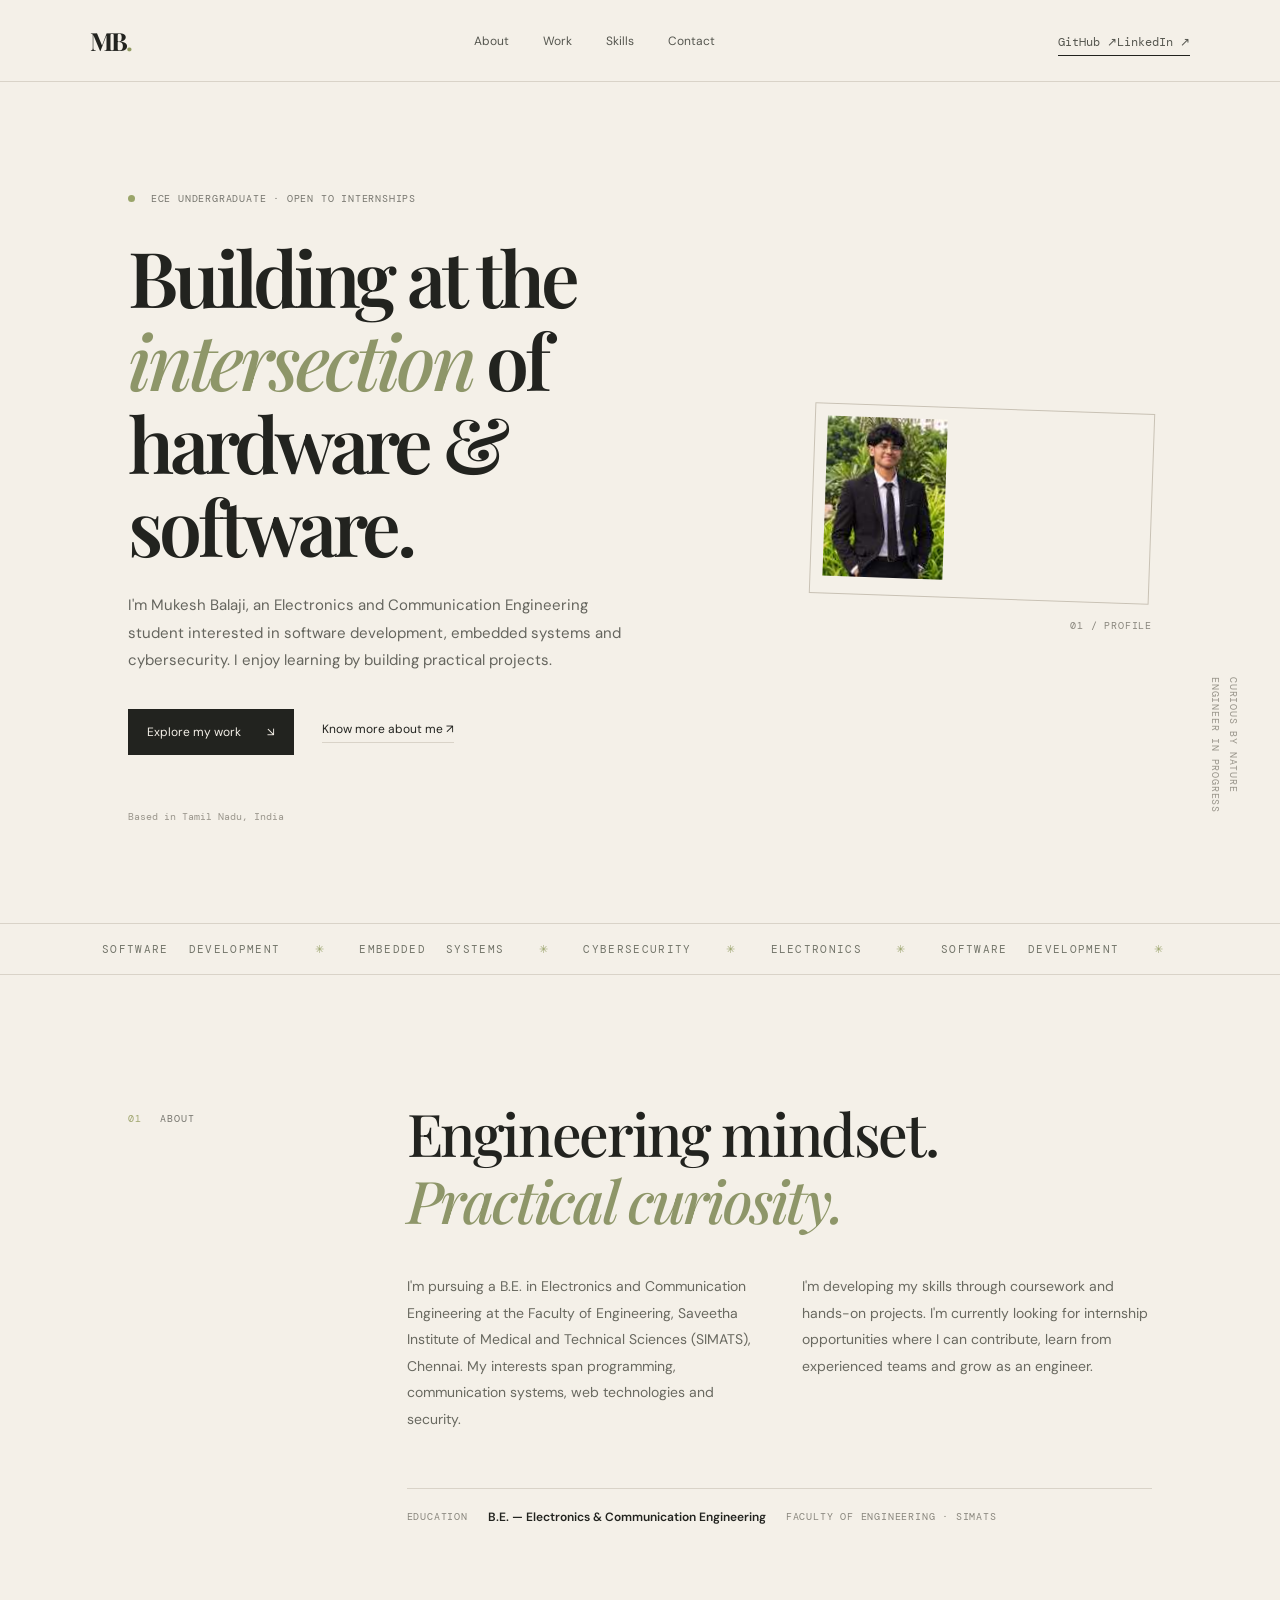
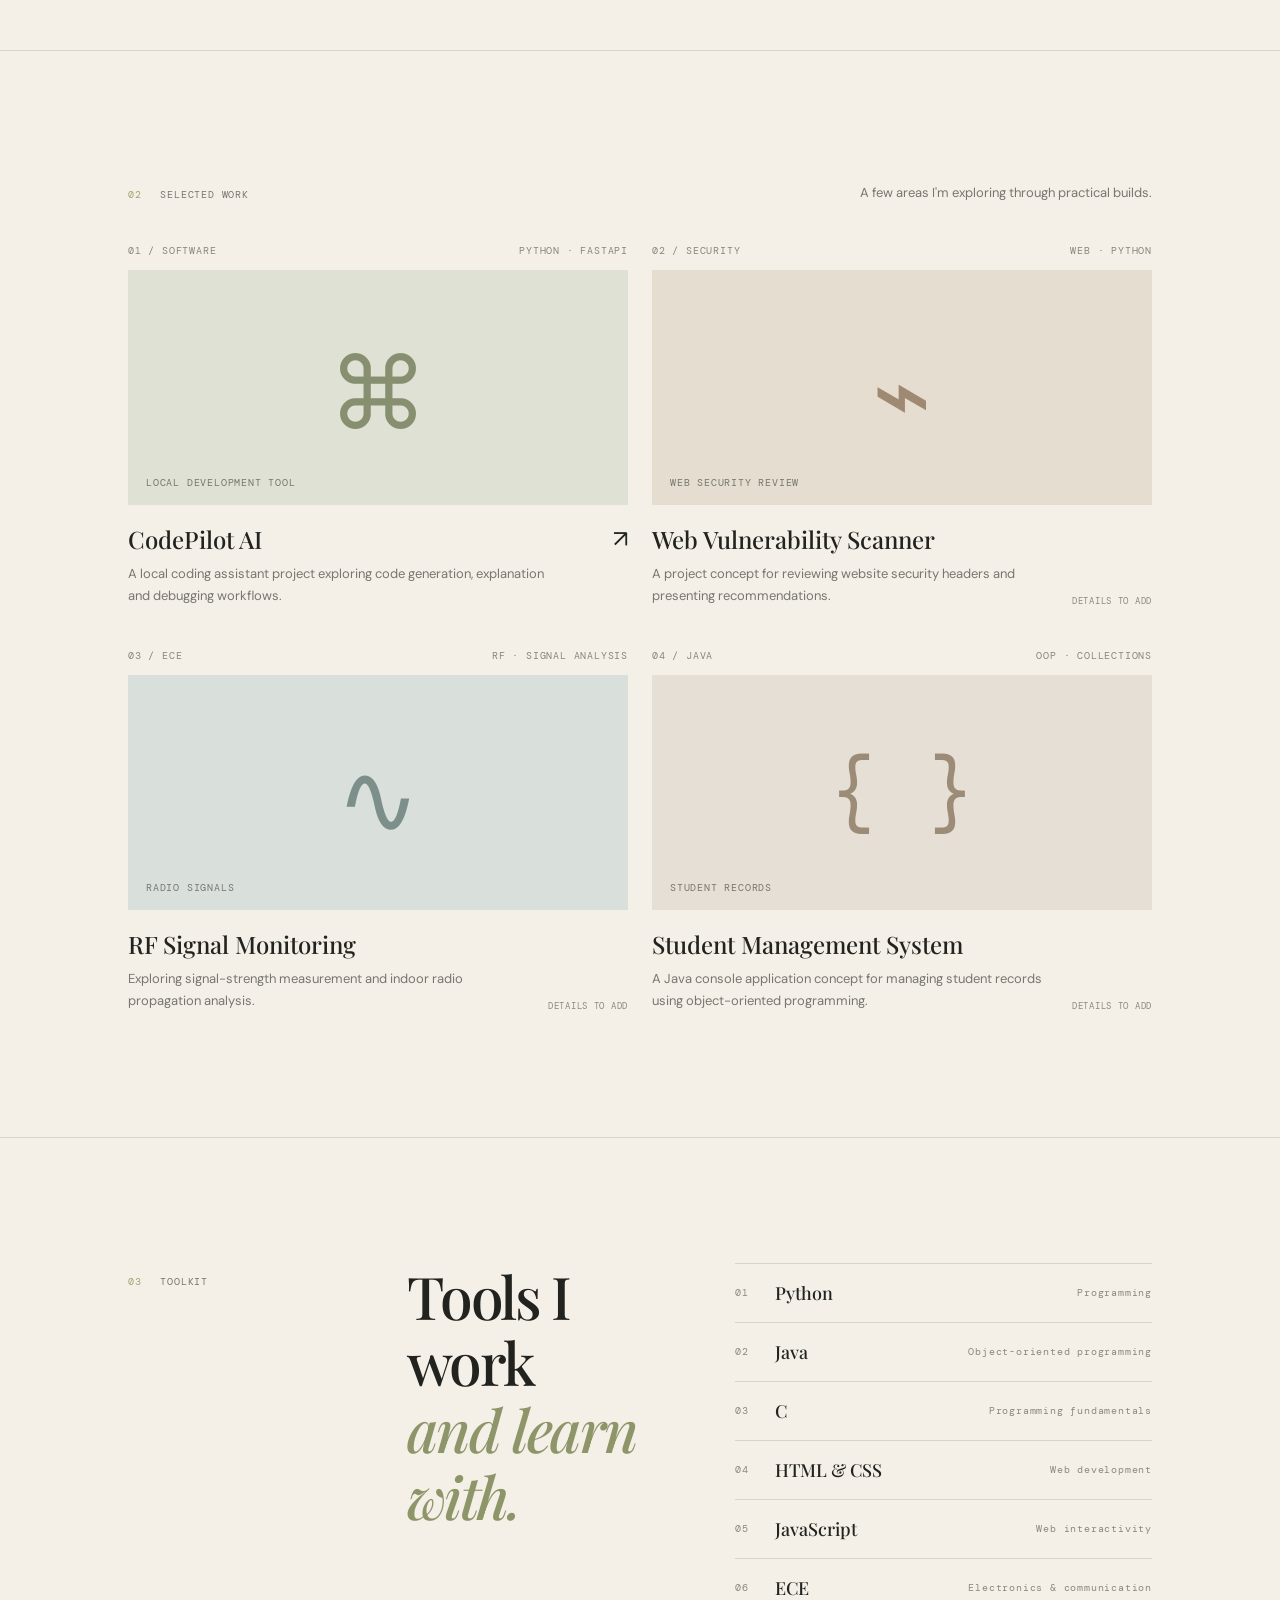
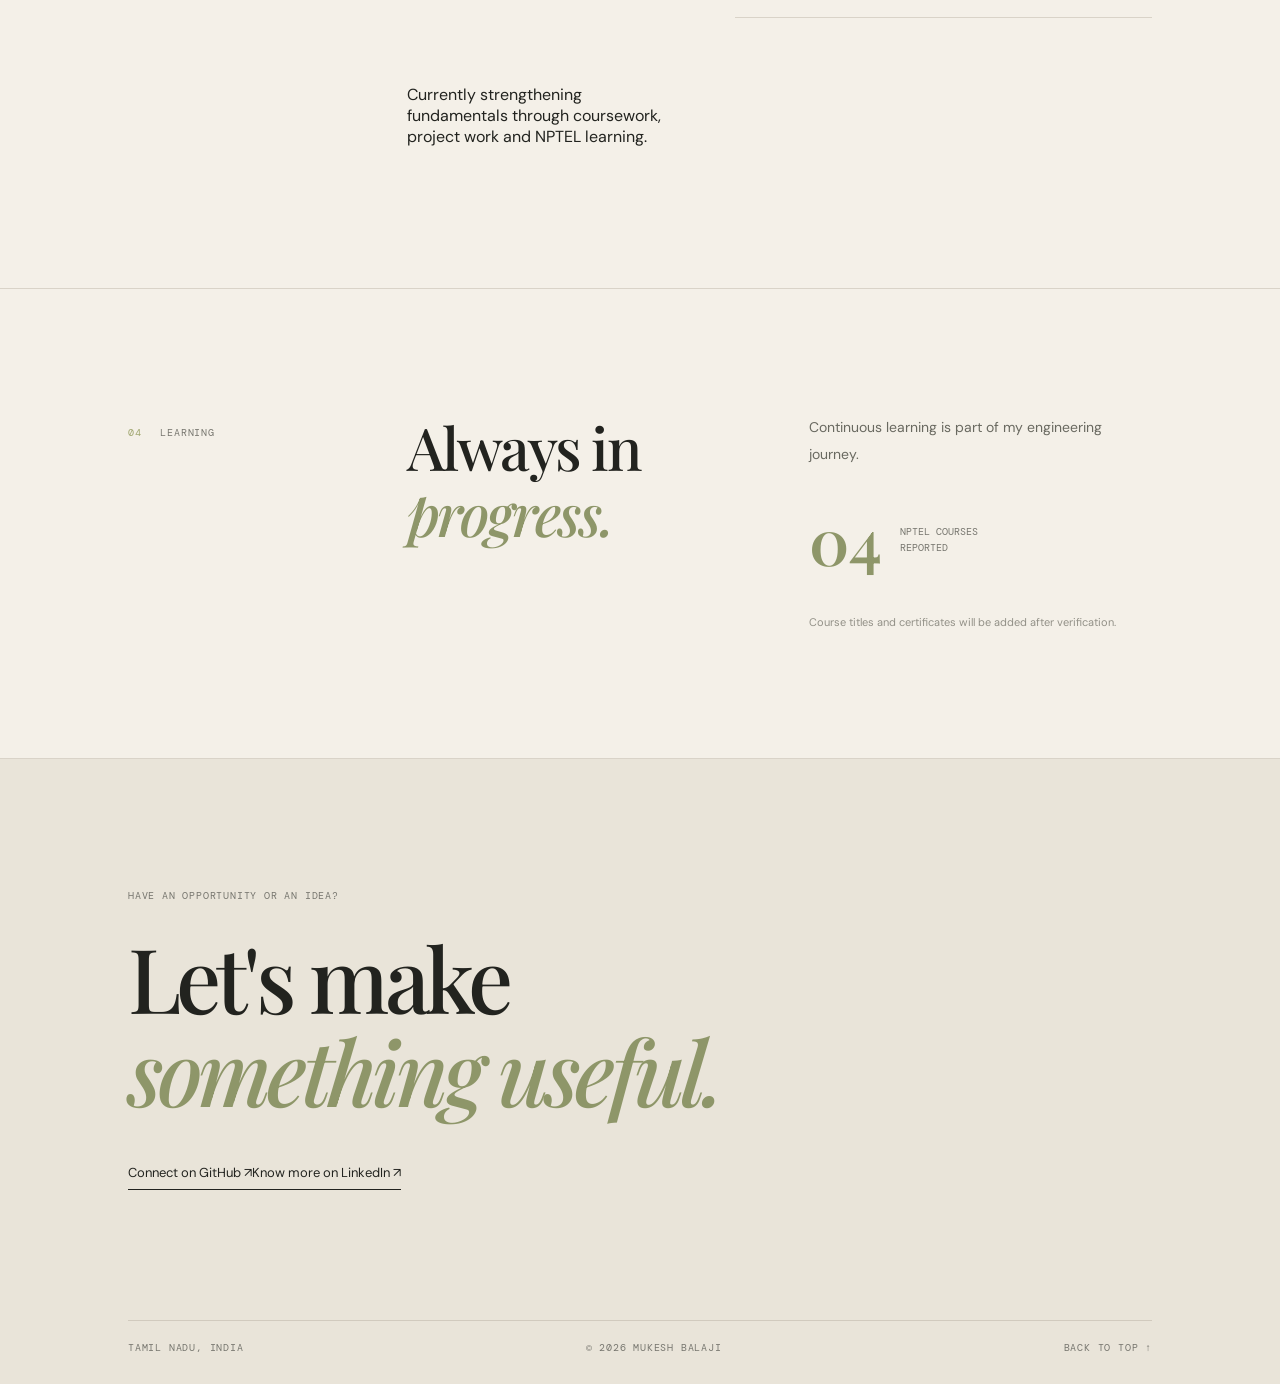
==== commit 19b4f73d: "Use profile portrait on homepage" ====
--- a/docs/index.html
+++ b/docs/index.html
@@ -26,7 +26,7 @@
         <div class="hero-actions"><a class="button button-dark" href="#work">Explore my work <span>↘</span></a><a class="text-link" href="https://www.linkedin.com/in/mukesh-balaji-48475a3a8/" target="_blank" rel="noreferrer">Know more about me ↗</a></div>
         <p class="hero-note">Based in Tamil Nadu, India</p>
       </div>
-      <div class="portrait-wrap"><div class="portrait-frame"><div class="portrait-placeholder" role="img" aria-label="Portrait placeholder for Mukesh Balaji"><span class="portrait-monogram">MB</span><span class="portrait-caption">PORTRAIT<br>COMING SOON</span></div></div><span class="portrait-index">01 / PROFILE</span></div>
+      <div class="portrait-wrap"><div class="portrait-frame"><img class="portrait-image" src="avatar.jpg" alt="Mukesh Balaji"></div><span class="portrait-index">01 / PROFILE</span></div>
       <div class="hero-side-note">CURIOUS BY NATURE<br>ENGINEER IN PROGRESS</div>
     </section>
     <div class="ticker" aria-label="Areas of interest"><div>SOFTWARE DEVELOPMENT <span>✳</span> EMBEDDED SYSTEMS <span>✳</span> CYBERSECURITY <span>✳</span> ELECTRONICS <span>✳</span> SOFTWARE DEVELOPMENT <span>✳</span></div></div>
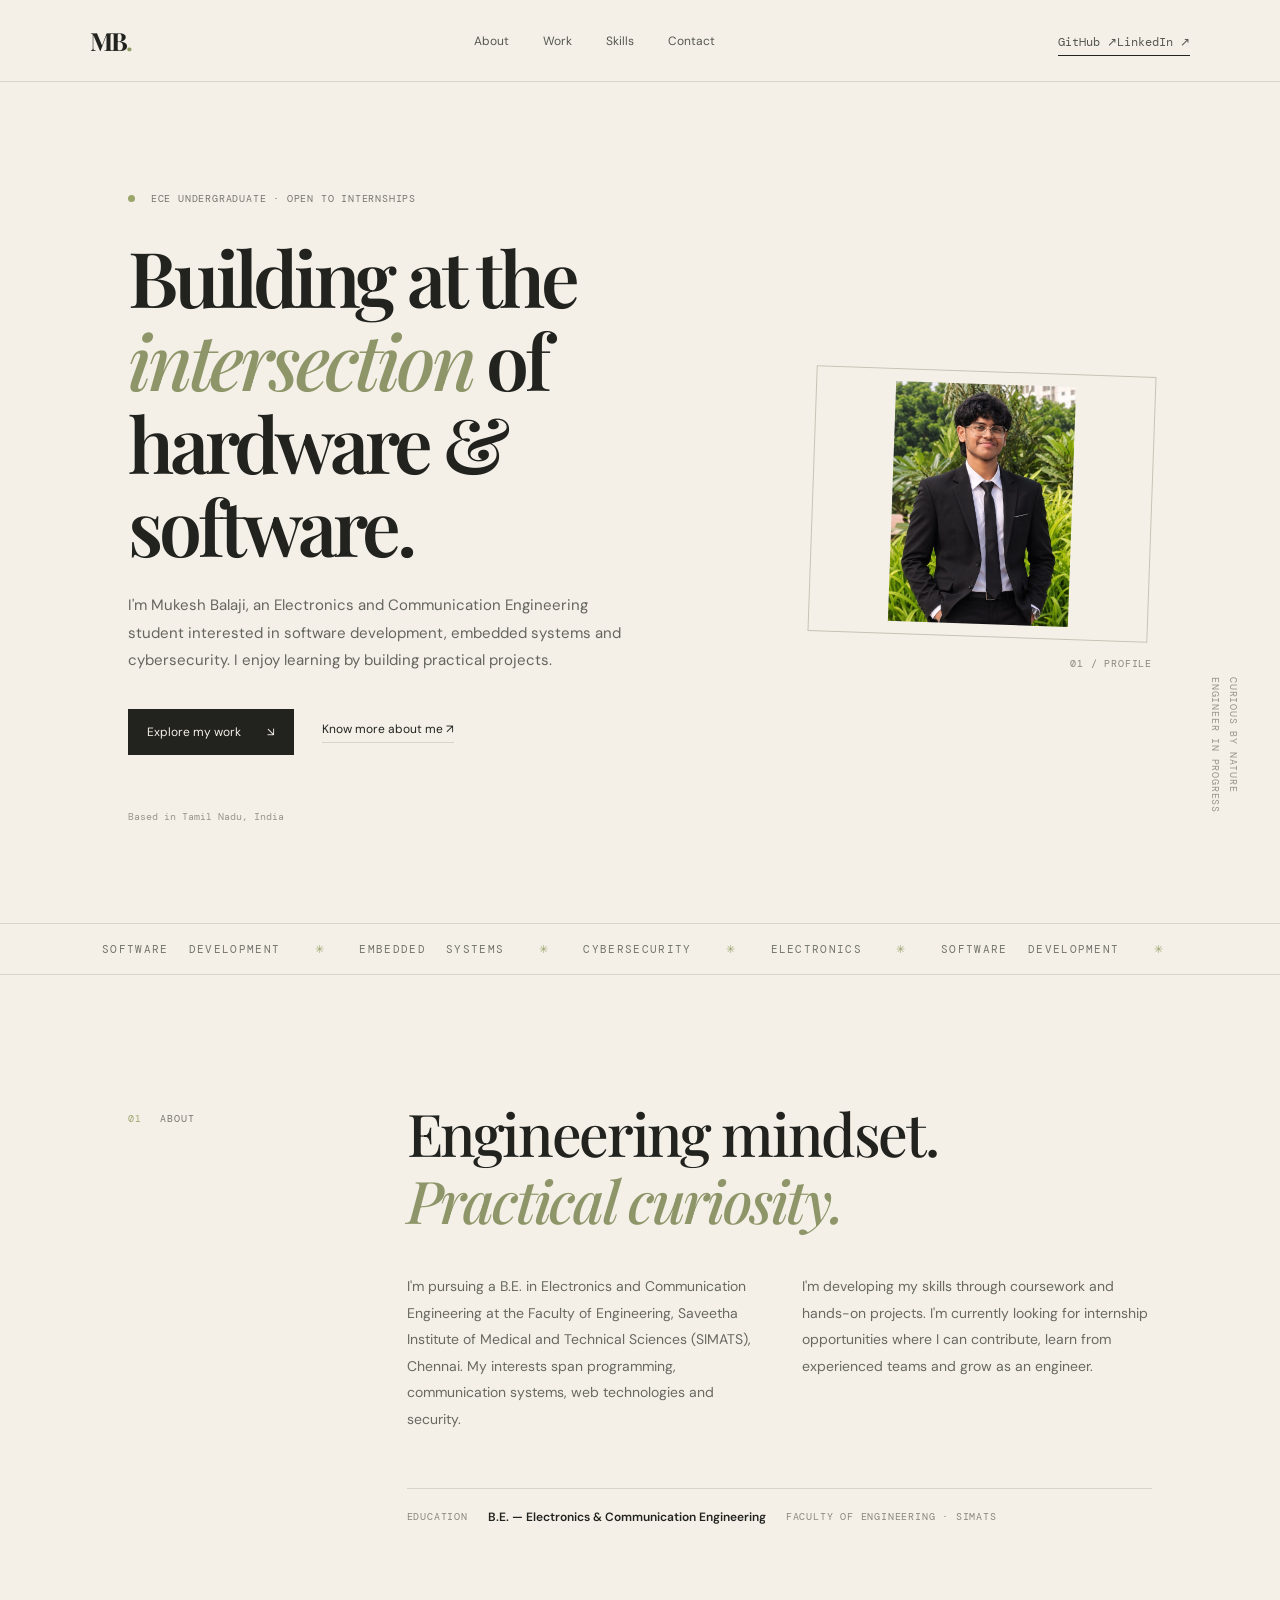
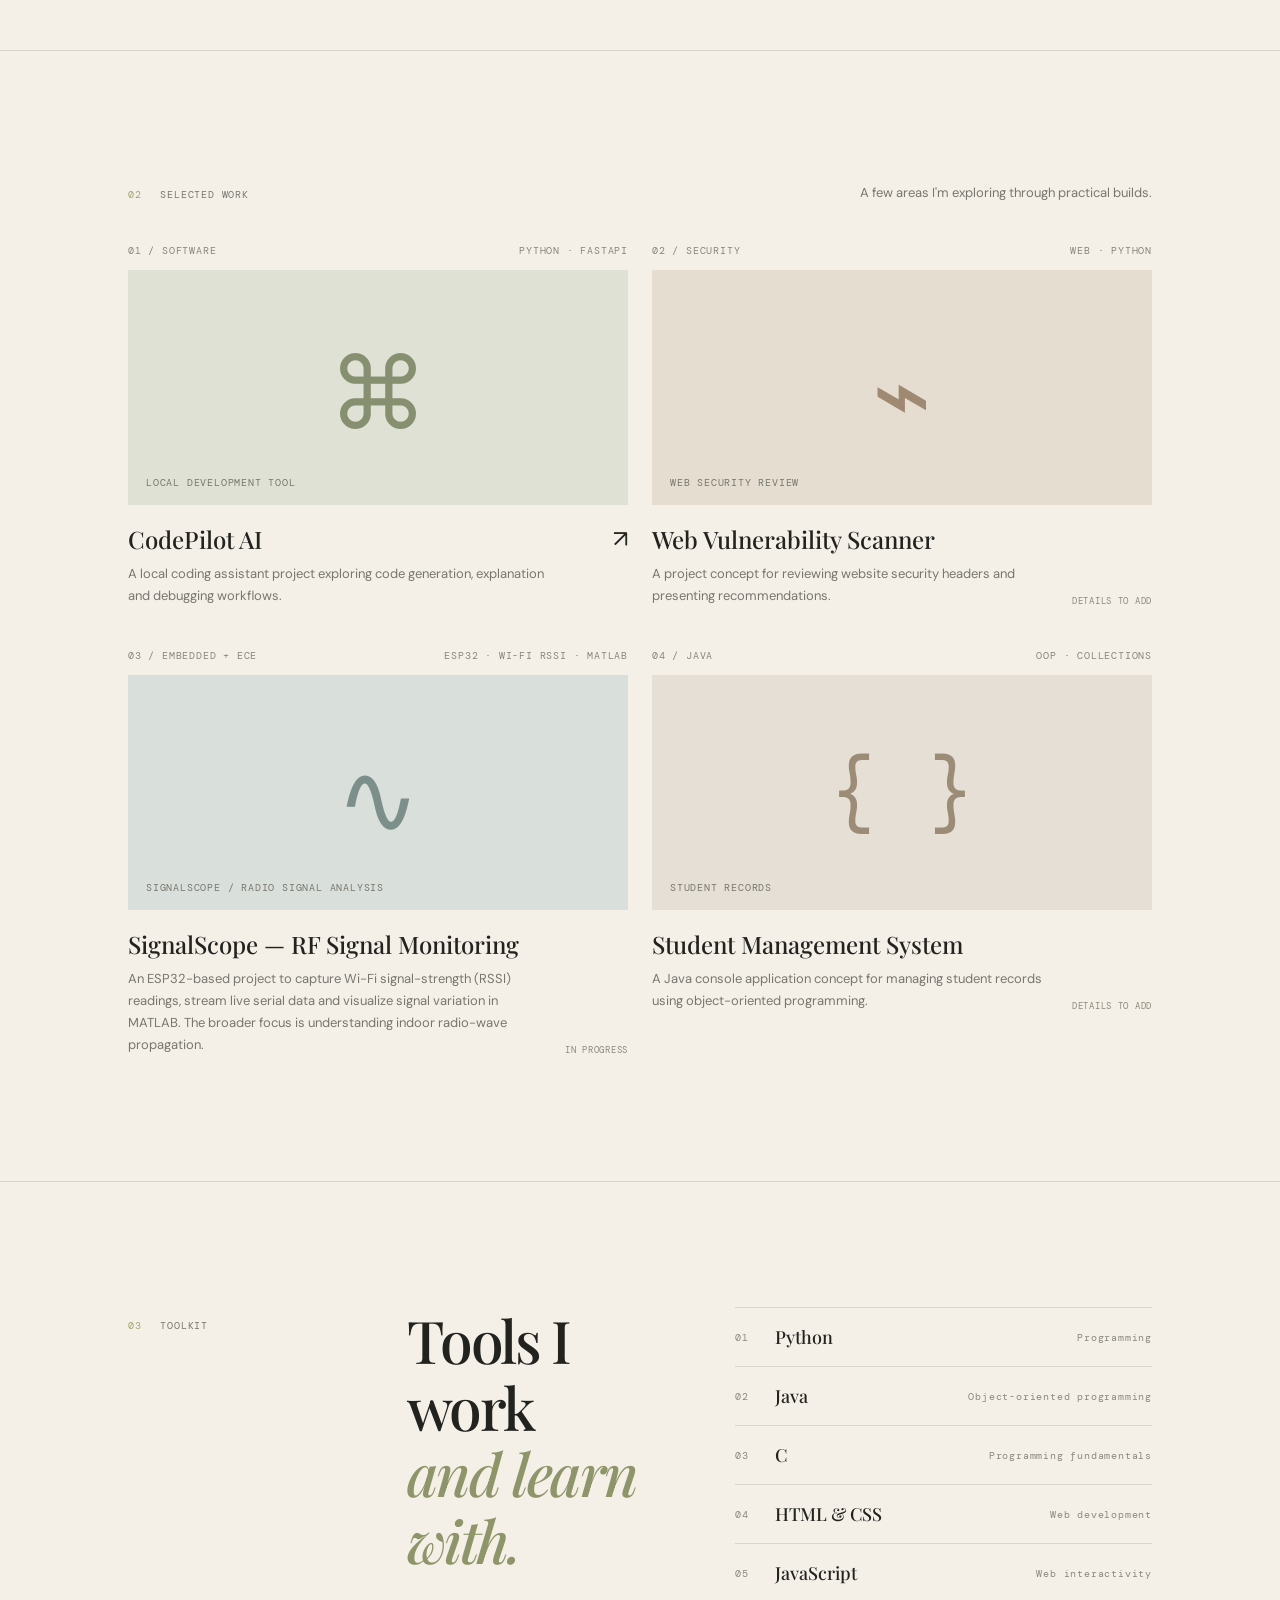
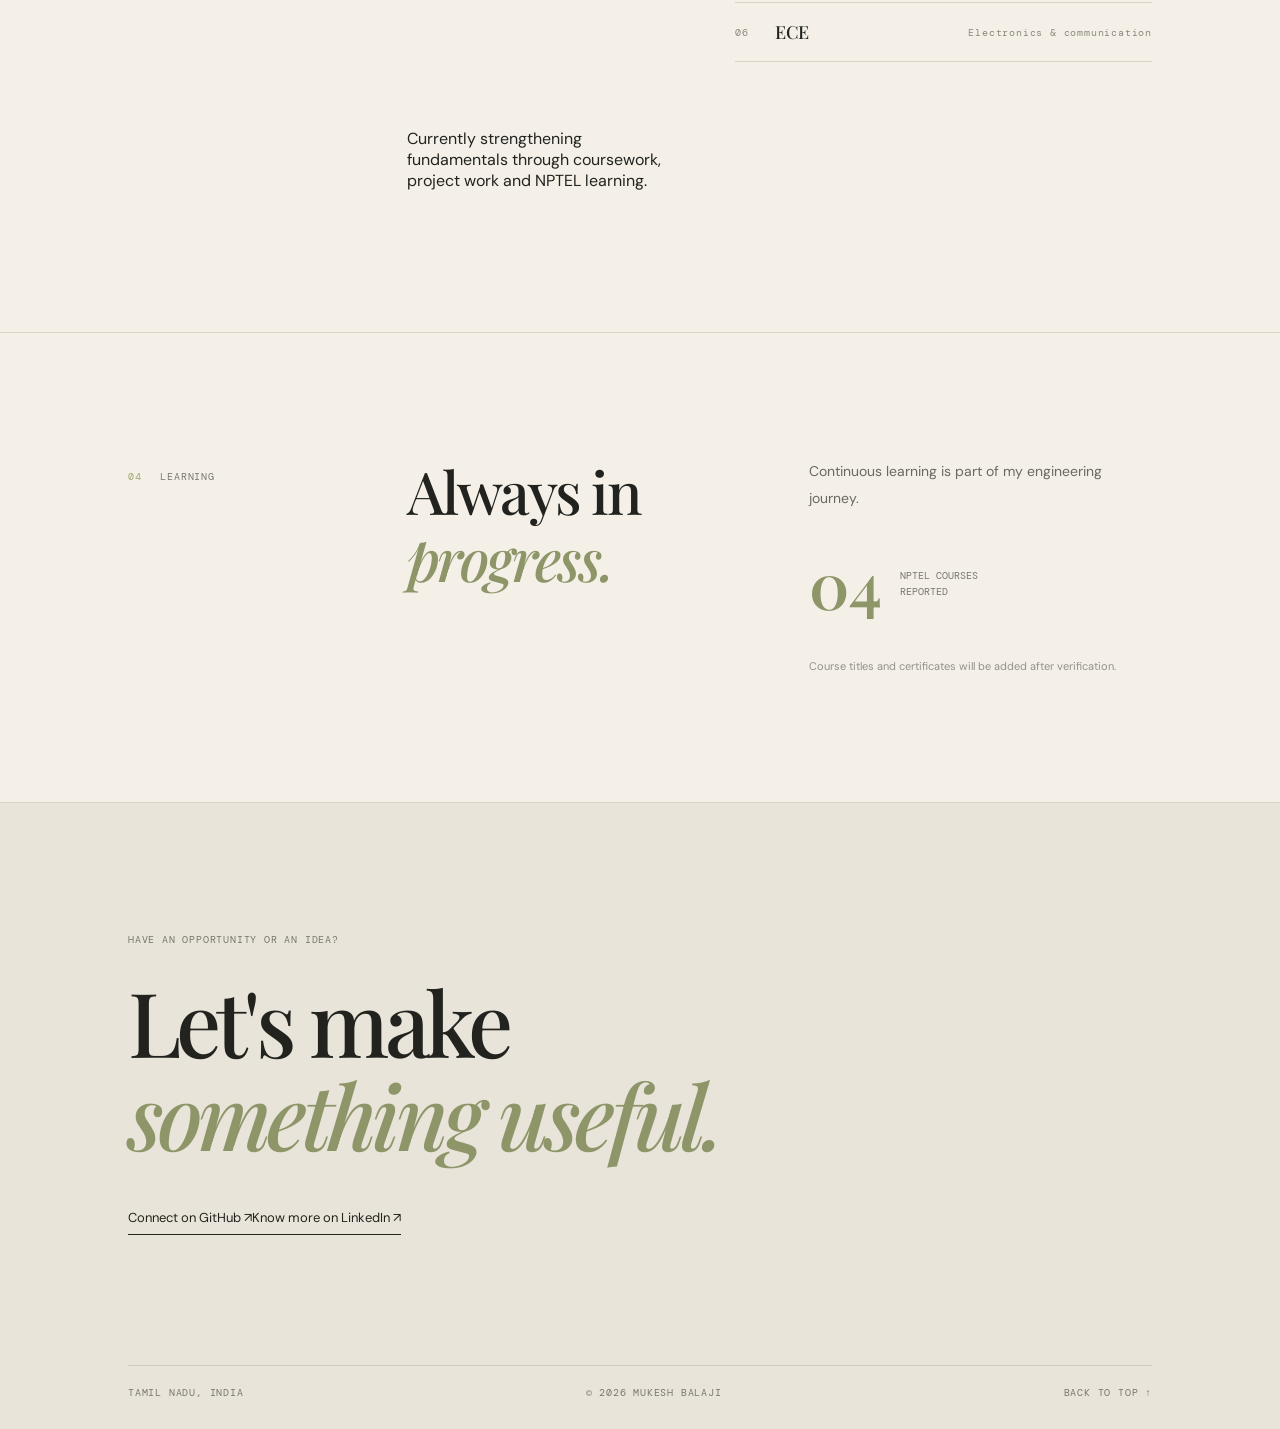
==== commit 343c3c1c: "Feature SignalScope embedded RF project on portfolio" ====
--- a/docs/index.html
+++ b/docs/index.html
@@ -46,7 +46,7 @@
       <div class="project-grid">
         <article class="project-card project-featured"><div class="project-topline"><span>01 / SOFTWARE</span><span>PYTHON · FASTAPI</span></div><div class="project-art art-code"><span class="art-glyph">⌘</span><span class="art-caption">LOCAL DEVELOPMENT TOOL</span></div><div class="project-info"><div><h3>CodePilot AI</h3><p>A local coding assistant project exploring code generation, explanation and debugging workflows.</p></div><a href="https://github.com/MukeshBalaji80/codepilot-ai" target="_blank" rel="noreferrer" aria-label="View CodePilot AI on GitHub">↗</a></div></article>
         <article class="project-card"><div class="project-topline"><span>02 / SECURITY</span><span>WEB · PYTHON</span></div><div class="project-art art-security"><span class="art-glyph">⌁</span><span class="art-caption">WEB SECURITY REVIEW</span></div><div class="project-info"><div><h3>Web Vulnerability Scanner</h3><p>A project concept for reviewing website security headers and presenting recommendations.</p></div><span class="project-status">DETAILS TO ADD</span></div></article>
-        <article class="project-card"><div class="project-topline"><span>03 / ECE</span><span>RF · SIGNAL ANALYSIS</span></div><div class="project-art art-rf"><span class="art-glyph">∿</span><span class="art-caption">RADIO SIGNALS</span></div><div class="project-info"><div><h3>RF Signal Monitoring</h3><p>Exploring signal-strength measurement and indoor radio propagation analysis.</p></div><span class="project-status">DETAILS TO ADD</span></div></article>
+        <article class="project-card project-featured"><div class="project-topline"><span>03 / EMBEDDED + ECE</span><span>ESP32 · WI-FI RSSI · MATLAB</span></div><div class="project-art art-rf"><span class="art-glyph">∿</span><span class="art-caption">SIGNALSCOPE / RADIO SIGNAL ANALYSIS</span></div><div class="project-info"><div><h3>SignalScope — RF Signal Monitoring</h3><p>An ESP32-based project to capture Wi-Fi signal-strength (RSSI) readings, stream live serial data and visualize signal variation in MATLAB. The broader focus is understanding indoor radio-wave propagation.</p></div><span class="project-status">IN PROGRESS</span></div></article>
         <article class="project-card"><div class="project-topline"><span>04 / JAVA</span><span>OOP · COLLECTIONS</span></div><div class="project-art art-java"><span class="art-glyph">{ }</span><span class="art-caption">STUDENT RECORDS</span></div><div class="project-info"><div><h3>Student Management System</h3><p>A Java console application concept for managing student records using object-oriented programming.</p></div><span class="project-status">DETAILS TO ADD</span></div></article>
       </div>
     </section>
--- a/docs/style.css
+++ b/docs/style.css
@@ -1 +1 @@
-:root{--paper:#f4f0e8;--ink:#22231f;--muted:#77766f;--line:#d9d3c8;--accent:#a4ad72;--serif:"Playfair Display",Georgia,serif;--sans:"DM Sans",Arial,sans-serif;--mono:"DM Mono",monospace}*{box-sizing:border-box}html{scroll-behavior:smooth}body{margin:0;background:var(--paper);color:var(--ink);font-family:var(--sans);-webkit-font-smoothing:antialiased}a{color:inherit;text-decoration:none}.site-header{height:82px;padding:0 7vw;display:flex;align-items:center;justify-content:space-between;border-bottom:1px solid var(--line)}.wordmark{font:700 25px var(--serif);letter-spacing:-2px}.wordmark span{color:#929b61}.site-header nav{display:flex;gap:34px}.site-header nav a,.header-link{font-size:12px;color:#55564f}.site-header nav a:hover,.text-link:hover{color:#8c965c}.header-link{font-family:var(--mono);border-bottom:1px solid var(--ink);padding-bottom:5px}.section-wrap{padding-left:10vw;padding-right:10vw}.hero{min-height:680px;padding-top:100px;padding-bottom:90px;display:grid;grid-template-columns:1.25fr .75fr;align-items:center;position:relative}.eyebrow,.section-label,.project-topline,.portrait-index,.portrait-caption,.hero-side-note,.education-line span,.skill-list span,.skill-list small,.project-status,.contact-bottom,.art-caption{font:10px var(--mono);letter-spacing:.08em}.eyebrow{color:#77766f}.status-dot{display:inline-block;width:7px;height:7px;border-radius:50%;background:#9aa56a;margin-right:9px}.hero h1{font:600 clamp(48px,6vw,82px)/1.08 var(--serif);letter-spacing:-.055em;margin:30px 0 25px}.hero h1 em,h2 em{font-weight:500;color:#8e9669}.intro{max-width:510px;color:#65655e;font-size:15px;line-height:1.85}.hero-actions{display:flex;align-items:center;gap:28px;margin-top:34px}.button{display:inline-flex;align-items:center;gap:26px;padding:15px 19px;font-size:12px}.button-dark{background:var(--ink);color:var(--paper)}.button-dark:hover{background:#45463d}.text-link{font-size:12px;border-bottom:1px solid var(--line);padding-bottom:5px}.hero-note{font:10px var(--mono);color:#99958b;margin-top:55px}.portrait-wrap{justify-self:end;width:min(100%,340px);margin-top:25px}.portrait-frame{padding:12px;border:1px solid #c9c2b5;transform:rotate(2deg)}.portrait-placeholder{height:420px;background:#e4ded1;display:flex;flex-direction:column;align-items:center;justify-content:center;position:relative;overflow:hidden}.portrait-placeholder:before,.portrait-placeholder:after{content:"";position:absolute;border:1px solid #c8c0b1;border-radius:50%;width:260px;height:260px}.portrait-placeholder:after{width:190px;height:190px}.portrait-monogram{font:600 90px var(--serif);color:#a4a08f;z-index:1}.portrait-caption{position:absolute;bottom:18px;left:18px;color:#888477;line-height:1.7}.portrait-index{display:block;text-align:right;margin-top:20px;color:#89867d}.hero-side-note{position:absolute;right:3vw;bottom:110px;writing-mode:vertical-rl;line-height:1.8;color:#99958b}.ticker{overflow:hidden;border-top:1px solid var(--line);border-bottom:1px solid var(--line);padding:18px 0;white-space:nowrap;color:#73756a;font:11px var(--mono);letter-spacing:.12em}.ticker div{word-spacing:12px;text-align:center}.ticker span{color:#9aa36b;margin:0 14px}.section{padding-top:125px;padding-bottom:125px;border-bottom:1px solid var(--line);display:grid;grid-template-columns:.32fr 1fr;gap:40px}.section-label{color:#77766f;padding-top:12px}.section-label span{color:#a0a66f;margin-right:12px}.about h2,.skills h2,.learning h2{font:500 clamp(38px,4.6vw,62px)/1.13 var(--serif);letter-spacing:-.04em;margin:0 0 40px}.about-columns{display:grid;grid-template-columns:1fr 1fr;gap:45px;max-width:780px}.about-columns p,.learning-content p{font-size:14px;line-height:1.9;color:#696960;margin:0}.education-line{display:flex;align-items:center;gap:20px;flex-wrap:wrap;border-top:1px solid var(--line);margin-top:55px;padding-top:20px}.education-line span{color:#89867d}.education-line strong{font-size:12px;font-weight:600}.work{display:block}.section-heading{display:flex;justify-content:space-between;align-items:start;margin-bottom:35px}.section-heading p{font-size:13px;color:var(--muted);margin:8px 0}.project-grid{display:grid;grid-template-columns:1fr 1fr;gap:42px 24px}.project-card{min-width:0}.project-topline{display:flex;justify-content:space-between;color:#88857b;margin-bottom:13px}.project-art{height:235px;display:flex;align-items:center;justify-content:center;position:relative;overflow:hidden}.art-code{background:#dfe1d4}.art-security{background:#e5ddd0}.art-rf{background:#d9e0dc}.art-java{background:#e5dfd5}.art-glyph{font:100px var(--serif);color:#717b57;opacity:.8}.art-security .art-glyph{color:#8e755c}.art-rf .art-glyph{color:#667c76}.art-java .art-glyph{font:80px var(--mono);color:#8a775f}.art-caption{position:absolute;bottom:16px;left:18px;color:#77776c}.project-info{display:flex;justify-content:space-between;gap:15px;padding-top:18px}.project-info h3{font:500 24px var(--serif);margin:0 0 8px}.project-info p{font-size:13px;line-height:1.7;color:#77766f;margin:0;max-width:440px}.project-info>a{font-size:24px}.project-status{color:#8a8a7c;align-self:end;white-space:nowrap;font-size:9px}.skills-content{display:grid;grid-template-columns:.8fr 1.2fr;gap:50px}.skill-list{border-top:1px solid var(--line)}.skill-list>div{display:grid;grid-template-columns:40px 1fr auto;align-items:center;padding:17px 0;border-bottom:1px solid var(--line)}.skill-list span,.skill-list small{color:#8b887e}.skill-list strong{font:500 18px var(--serif)}.learning-content{display:grid;grid-template-columns:1fr 1fr;gap:60px}.learning-stat{display:flex;align-items:center;gap:18px;margin:30px 0}.learning-stat strong{font:600 64px var(--serif);color:#8e9669}.learning-stat span{font:10px/1.6 var(--mono);color:#77766f;text-transform:uppercase}.small-note{font-size:11px!important;color:#929087!important}.contact{padding-top:120px;padding-bottom:30px;background:#e9e4d9}.contact h2{font:500 clamp(52px,7vw,90px)/1.04 var(--serif);letter-spacing:-.055em;margin:28px 0}.contact-link{display:inline-block;margin-top:20px;padding-bottom:8px;border-bottom:1px solid var(--ink);font-size:13px}.contact-bottom{display:flex;justify-content:space-between;gap:15px;margin-top:130px;padding-top:20px;border-top:1px solid #d1cabe;color:#77766f}.contact-bottom a:hover{color:var(--ink)}@media(max-width:800px){.site-header{padding:0 6vw;height:70px}.site-header nav{gap:15px}.site-header nav a{font-size:11px}.section-wrap{padding-left:7vw;padding-right:7vw}.hero{grid-template-columns:1fr;padding-top:75px;gap:50px}.portrait-wrap{justify-self:start;width:min(75%,340px);margin-left:10px}.portrait-placeholder{height:360px}.hero-side-note{display:none}.section{grid-template-columns:1fr;gap:25px;padding-top:85px;padding-bottom:85px}.skills-content,.learning-content{grid-template-columns:1fr;gap:25px}.about-columns{gap:25px}.contact-bottom{flex-wrap:wrap;margin-top:90px}}@media(max-width:520px){.site-header nav{gap:10px}.site-header nav a{font-size:10px}.header-link{display:none}.hero h1{font-size:48px}.intro{font-size:14px}.hero-actions{gap:18px}.project-grid{grid-template-columns:1fr;gap:35px}.project-art{height:210px}.about-columns{grid-template-columns:1fr;gap:16px}.section-heading{display:block}.section-heading p{margin-top:18px}.education-line{gap:12px}.education-line strong{width:100%;order:3}.skill-list>div{grid-template-columns:28px 1fr}.skill-list small{grid-column:2;margin-top:4px}.contact h2{font-size:54px}.contact-bottom{font-size:9px}.portrait-placeholder{height:330px}}+:root{--paper:#f4f0e8;--ink:#22231f;--muted:#77766f;--line:#d9d3c8;--accent:#a4ad72;--serif:"Playfair Display",Georgia,serif;--sans:"DM Sans",Arial,sans-serif;--mono:"DM Mono",monospace}*{box-sizing:border-box}html{scroll-behavior:smooth}body{margin:0;background:var(--paper);color:var(--ink);font-family:var(--sans);-webkit-font-smoothing:antialiased}a{color:inherit;text-decoration:none}.site-header{height:82px;padding:0 7vw;display:flex;align-items:center;justify-content:space-between;border-bottom:1px solid var(--line)}.wordmark{font:700 25px var(--serif);letter-spacing:-2px}.wordmark span{color:#929b61}.site-header nav{display:flex;gap:34px}.site-header nav a,.header-link{font-size:12px;color:#55564f}.site-header nav a:hover,.text-link:hover{color:#8c965c}.header-link{font-family:var(--mono);border-bottom:1px solid var(--ink);padding-bottom:5px}.section-wrap{padding-left:10vw;padding-right:10vw}.hero{min-height:680px;padding-top:100px;padding-bottom:90px;display:grid;grid-template-columns:1.25fr .75fr;align-items:center;position:relative}.eyebrow,.section-label,.project-topline,.portrait-index,.portrait-caption,.hero-side-note,.education-line span,.skill-list span,.skill-list small,.project-status,.contact-bottom,.art-caption{font:10px var(--mono);letter-spacing:.08em}.eyebrow{color:#77766f}.status-dot{display:inline-block;width:7px;height:7px;border-radius:50%;background:#9aa56a;margin-right:9px}.hero h1{font:600 clamp(48px,6vw,82px)/1.08 var(--serif);letter-spacing:-.055em;margin:30px 0 25px}.hero h1 em,h2 em{font-weight:500;color:#8e9669}.intro{max-width:510px;color:#65655e;font-size:15px;line-height:1.85}.hero-actions{display:flex;align-items:center;gap:28px;margin-top:34px}.button{display:inline-flex;align-items:center;gap:26px;padding:15px 19px;font-size:12px}.button-dark{background:var(--ink);color:var(--paper)}.button-dark:hover{background:#45463d}.text-link{font-size:12px;border-bottom:1px solid var(--line);padding-bottom:5px}.hero-note{font:10px var(--mono);color:#99958b;margin-top:55px}.portrait-wrap{justify-self:end;width:min(100%,340px);margin-top:25px}.portrait-frame{padding:12px;border:1px solid #c9c2b5;transform:rotate(2deg);display:flex;justify-content:center}.portrait-image{display:block;width:180px;height:240px;object-fit:cover;object-position:center 28%;background:#e4ded1;image-rendering:auto}.portrait-placeholder{height:420px;background:#e4ded1;display:flex;flex-direction:column;align-items:center;justify-content:center;position:relative;overflow:hidden}.portrait-placeholder:before,.portrait-placeholder:after{content:"";position:absolute;border:1px solid #c8c0b1;border-radius:50%;width:260px;height:260px}.portrait-placeholder:after{width:190px;height:190px}.portrait-monogram{font:600 90px var(--serif);color:#a4a08f;z-index:1}.portrait-caption{position:absolute;bottom:18px;left:18px;color:#888477;line-height:1.7}.portrait-index{display:block;text-align:right;margin-top:20px;color:#89867d}.hero-side-note{position:absolute;right:3vw;bottom:110px;writing-mode:vertical-rl;line-height:1.8;color:#99958b}.ticker{overflow:hidden;border-top:1px solid var(--line);border-bottom:1px solid var(--line);padding:18px 0;white-space:nowrap;color:#73756a;font:11px var(--mono);letter-spacing:.12em}.ticker div{word-spacing:12px;text-align:center}.ticker span{color:#9aa36b;margin:0 14px}.section{padding-top:125px;padding-bottom:125px;border-bottom:1px solid var(--line);display:grid;grid-template-columns:.32fr 1fr;gap:40px}.section-label{color:#77766f;padding-top:12px}.section-label span{color:#a0a66f;margin-right:12px}.about h2,.skills h2,.learning h2{font:500 clamp(38px,4.6vw,62px)/1.13 var(--serif);letter-spacing:-.04em;margin:0 0 40px}.about-columns{display:grid;grid-template-columns:1fr 1fr;gap:45px;max-width:780px}.about-columns p,.learning-content p{font-size:14px;line-height:1.9;color:#696960;margin:0}.education-line{display:flex;align-items:center;gap:20px;flex-wrap:wrap;border-top:1px solid var(--line);margin-top:55px;padding-top:20px}.education-line span{color:#89867d}.education-line strong{font-size:12px;font-weight:600}.work{display:block}.section-heading{display:flex;justify-content:space-between;align-items:start;margin-bottom:35px}.section-heading p{font-size:13px;color:var(--muted);margin:8px 0}.project-grid{display:grid;grid-template-columns:1fr 1fr;gap:42px 24px}.project-card{min-width:0}.project-topline{display:flex;justify-content:space-between;color:#88857b;margin-bottom:13px}.project-art{height:235px;display:flex;align-items:center;justify-content:center;position:relative;overflow:hidden}.art-code{background:#dfe1d4}.art-security{background:#e5ddd0}.art-rf{background:#d9e0dc}.art-java{background:#e5dfd5}.art-glyph{font:100px var(--serif);color:#717b57;opacity:.8}.art-security .art-glyph{color:#8e755c}.art-rf .art-glyph{color:#667c76}.art-java .art-glyph{font:80px var(--mono);color:#8a775f}.art-caption{position:absolute;bottom:16px;left:18px;color:#77776c}.project-info{display:flex;justify-content:space-between;gap:15px;padding-top:18px}.project-info h3{font:500 24px var(--serif);margin:0 0 8px}.project-info p{font-size:13px;line-height:1.7;color:#77766f;margin:0;max-width:440px}.project-info>a{font-size:24px}.project-status{color:#8a8a7c;align-self:end;white-space:nowrap;font-size:9px}.skills-content{display:grid;grid-template-columns:.8fr 1.2fr;gap:50px}.skill-list{border-top:1px solid var(--line)}.skill-list>div{display:grid;grid-template-columns:40px 1fr auto;align-items:center;padding:17px 0;border-bottom:1px solid var(--line)}.skill-list span,.skill-list small{color:#8b887e}.skill-list strong{font:500 18px var(--serif)}.learning-content{display:grid;grid-template-columns:1fr 1fr;gap:60px}.learning-stat{display:flex;align-items:center;gap:18px;margin:30px 0}.learning-stat strong{font:600 64px var(--serif);color:#8e9669}.learning-stat span{font:10px/1.6 var(--mono);color:#77766f;text-transform:uppercase}.small-note{font-size:11px!important;color:#929087!important}.contact{padding-top:120px;padding-bottom:30px;background:#e9e4d9}.contact h2{font:500 clamp(52px,7vw,90px)/1.04 var(--serif);letter-spacing:-.055em;margin:28px 0}.contact-link{display:inline-block;margin-top:20px;padding-bottom:8px;border-bottom:1px solid var(--ink);font-size:13px}.contact-bottom{display:flex;justify-content:space-between;gap:15px;margin-top:130px;padding-top:20px;border-top:1px solid #d1cabe;color:#77766f}.contact-bottom a:hover{color:var(--ink)}@media(max-width:800px){.site-header{padding:0 6vw;height:70px}.site-header nav{gap:15px}.site-header nav a{font-size:11px}.section-wrap{padding-left:7vw;padding-right:7vw}.hero{grid-template-columns:1fr;padding-top:75px;gap:50px}.portrait-wrap{justify-self:start;width:min(75%,340px);margin-left:10px}.portrait-placeholder{height:360px}.hero-side-note{display:none}.section{grid-template-columns:1fr;gap:25px;padding-top:85px;padding-bottom:85px}.skills-content,.learning-content{grid-template-columns:1fr;gap:25px}.about-columns{gap:25px}.contact-bottom{flex-wrap:wrap;margin-top:90px}}@media(max-width:520px){.site-header nav{gap:10px}.site-header nav a{font-size:10px}.header-link{display:none}.hero h1{font-size:48px}.intro{font-size:14px}.hero-actions{gap:18px}.project-grid{grid-template-columns:1fr;gap:35px}.project-art{height:210px}.about-columns{grid-template-columns:1fr;gap:16px}.section-heading{display:block}.section-heading p{margin-top:18px}.education-line{gap:12px}.education-line strong{width:100%;order:3}.skill-list>div{grid-template-columns:28px 1fr}.skill-list small{grid-column:2;margin-top:4px}.contact h2{font-size:54px}.contact-bottom{font-size:9px}.portrait-placeholder{height:330px}}
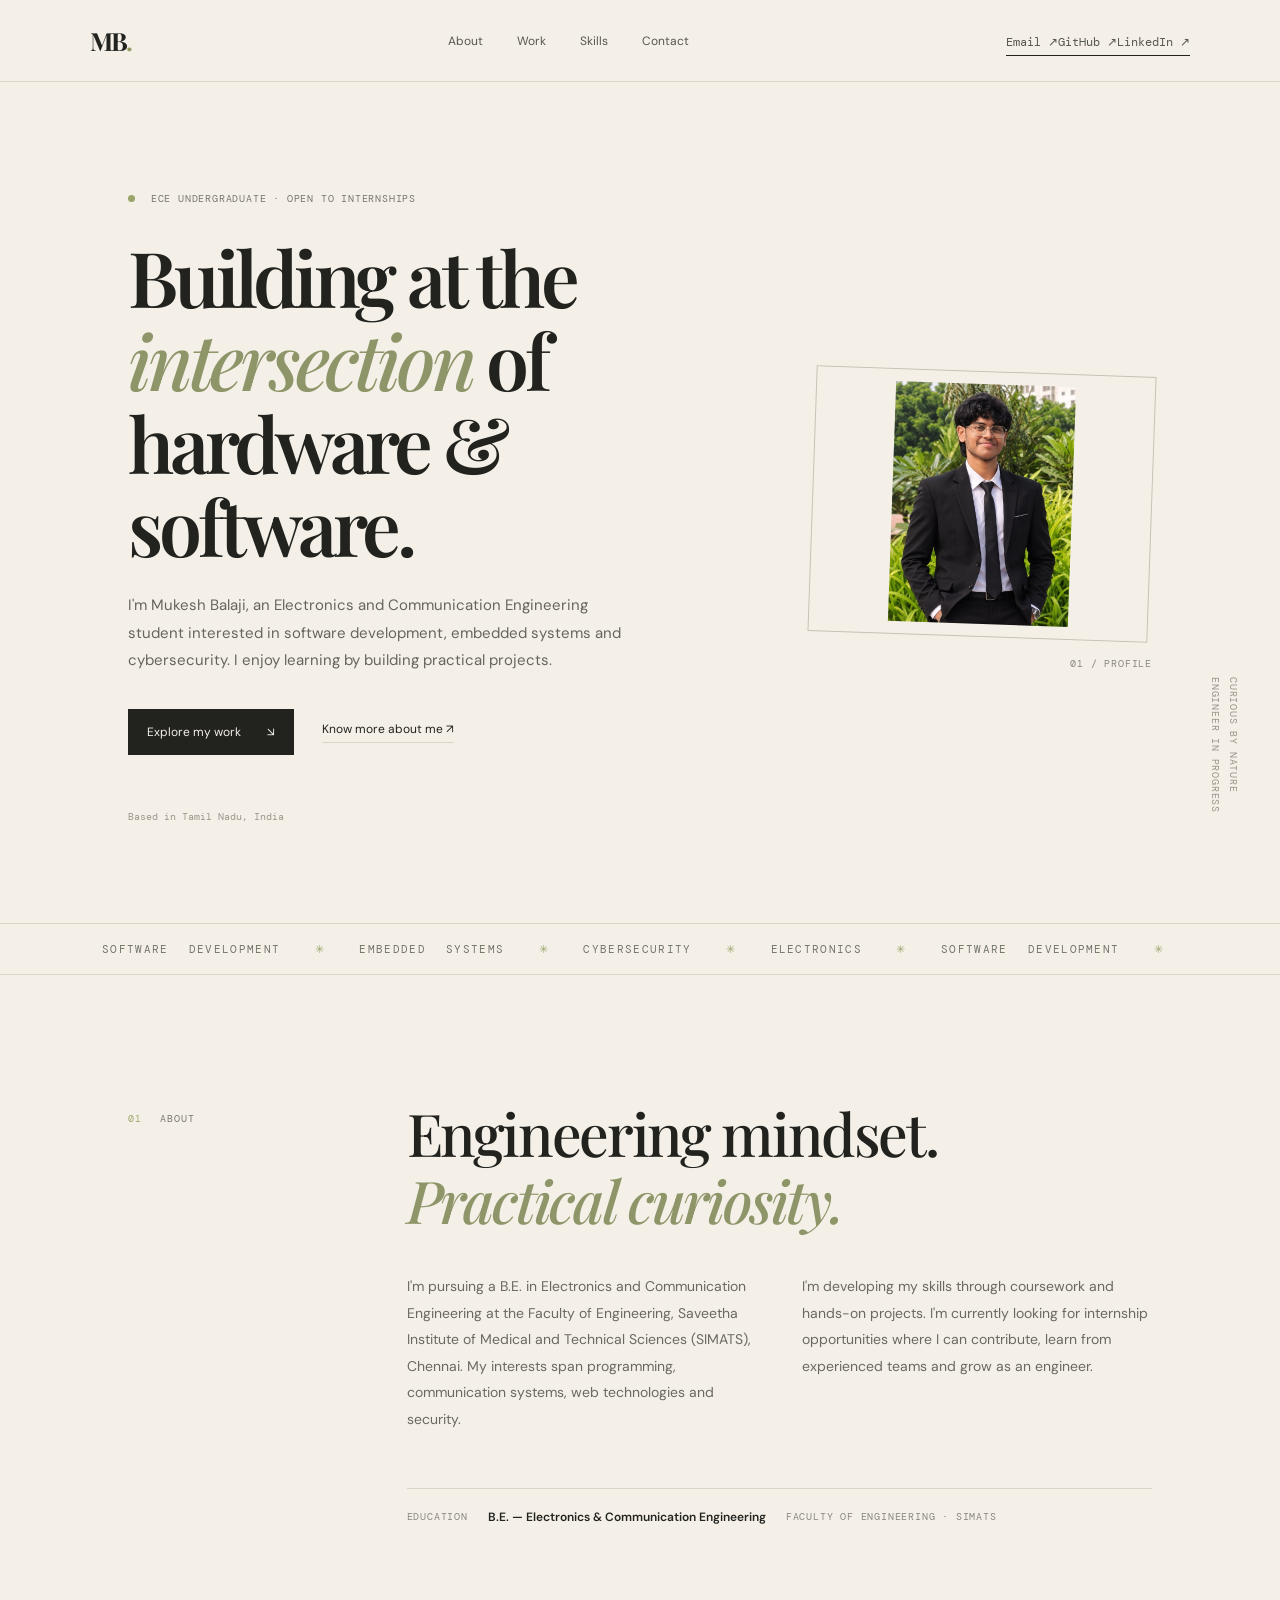
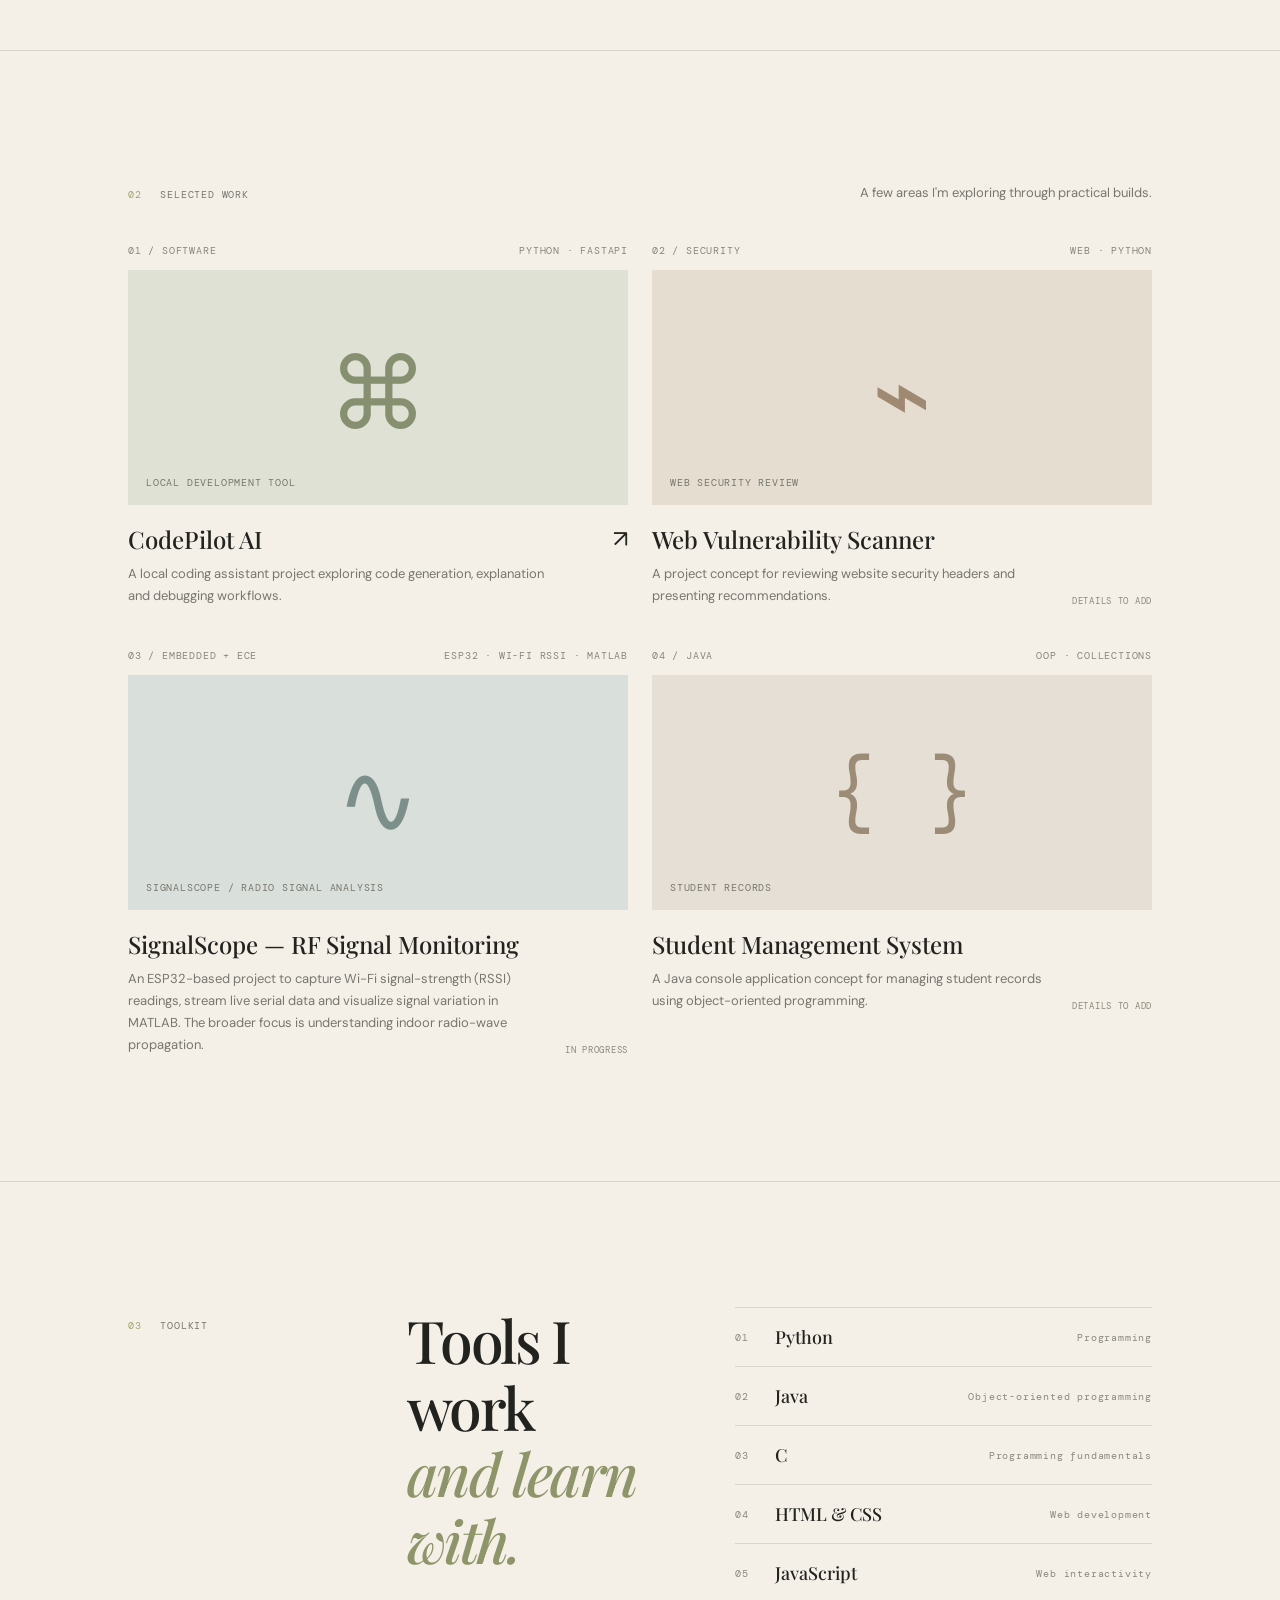
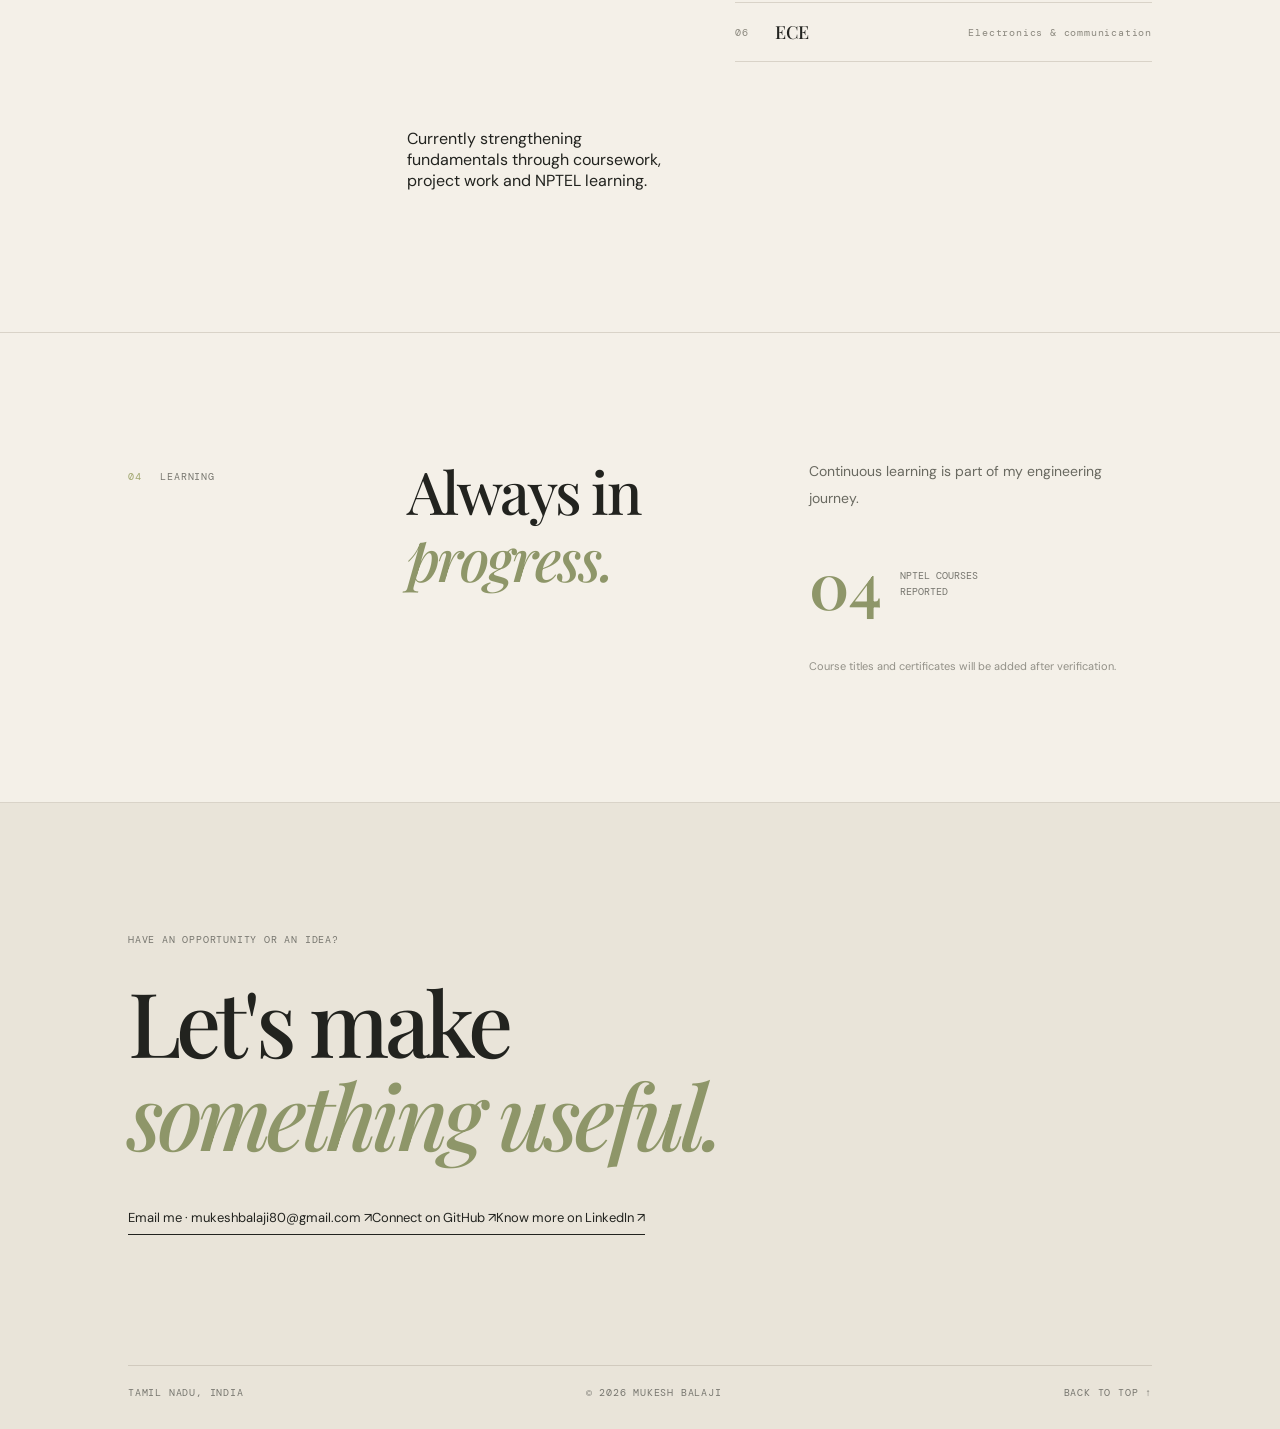
==== commit 6308d54e: "Add email contact links to portfolio" ====
--- a/docs/index.html
+++ b/docs/index.html
@@ -15,7 +15,7 @@
   <header class="site-header">
     <a class="wordmark" href="#top">MB<span>.</span></a>
     <nav aria-label="Main navigation"><a href="#about">About</a><a href="#work">Work</a><a href="#skills">Skills</a><a href="#contact">Contact</a></nav>
-    <div class="header-social"><a class="header-link" href="https://github.com/MukeshBalaji80" target="_blank" rel="noreferrer">GitHub ↗</a><a class="header-link" href="https://www.linkedin.com/in/mukesh-balaji-48475a3a8/" target="_blank" rel="noreferrer">LinkedIn ↗</a></div>
+    <div class="header-social"><a class="header-link" href="mailto:mukeshbalaji80@gmail.com">Email ↗</a><a class="header-link" href="https://github.com/MukeshBalaji80" target="_blank" rel="noreferrer">GitHub ↗</a><a class="header-link" href="https://www.linkedin.com/in/mukesh-balaji-48475a3a8/" target="_blank" rel="noreferrer">LinkedIn ↗</a></div>
   </header>
   <main id="top">
     <section class="hero section-wrap">
@@ -57,7 +57,7 @@
     <section class="section section-wrap learning"><div class="section-label"><span>04</span> LEARNING</div><div class="learning-content"><h2>Always in<br><em>progress.</em></h2><div><p>Continuous learning is part of my engineering journey.</p><div class="learning-stat"><strong>04</strong><span>NPTEL courses<br>reported</span></div><p class="small-note">Course titles and certificates will be added after verification.</p></div></div></section>
     <section class="contact section-wrap" id="contact">
       <p class="eyebrow">HAVE AN OPPORTUNITY OR AN IDEA?</p><h2>Let's make<br><em>something useful.</em></h2>
-      <div class="contact-social"><a class="contact-link" href="https://github.com/MukeshBalaji80" target="_blank" rel="noreferrer">Connect on GitHub ↗</a><a class="contact-link" href="https://www.linkedin.com/in/mukesh-balaji-48475a3a8/" target="_blank" rel="noreferrer">Know more on LinkedIn ↗</a></div>
+      <div class="contact-social"><a class="contact-link" href="mailto:mukeshbalaji80@gmail.com">Email me · mukeshbalaji80@gmail.com ↗</a><a class="contact-link" href="https://github.com/MukeshBalaji80" target="_blank" rel="noreferrer">Connect on GitHub ↗</a><a class="contact-link" href="https://www.linkedin.com/in/mukesh-balaji-48475a3a8/" target="_blank" rel="noreferrer">Know more on LinkedIn ↗</a></div>
       <div class="contact-bottom"><span>TAMIL NADU, INDIA</span><span>© <span id="year"></span> MUKESH BALAJI</span><a href="#top">BACK TO TOP ↑</a></div>
     </section>
   </main>
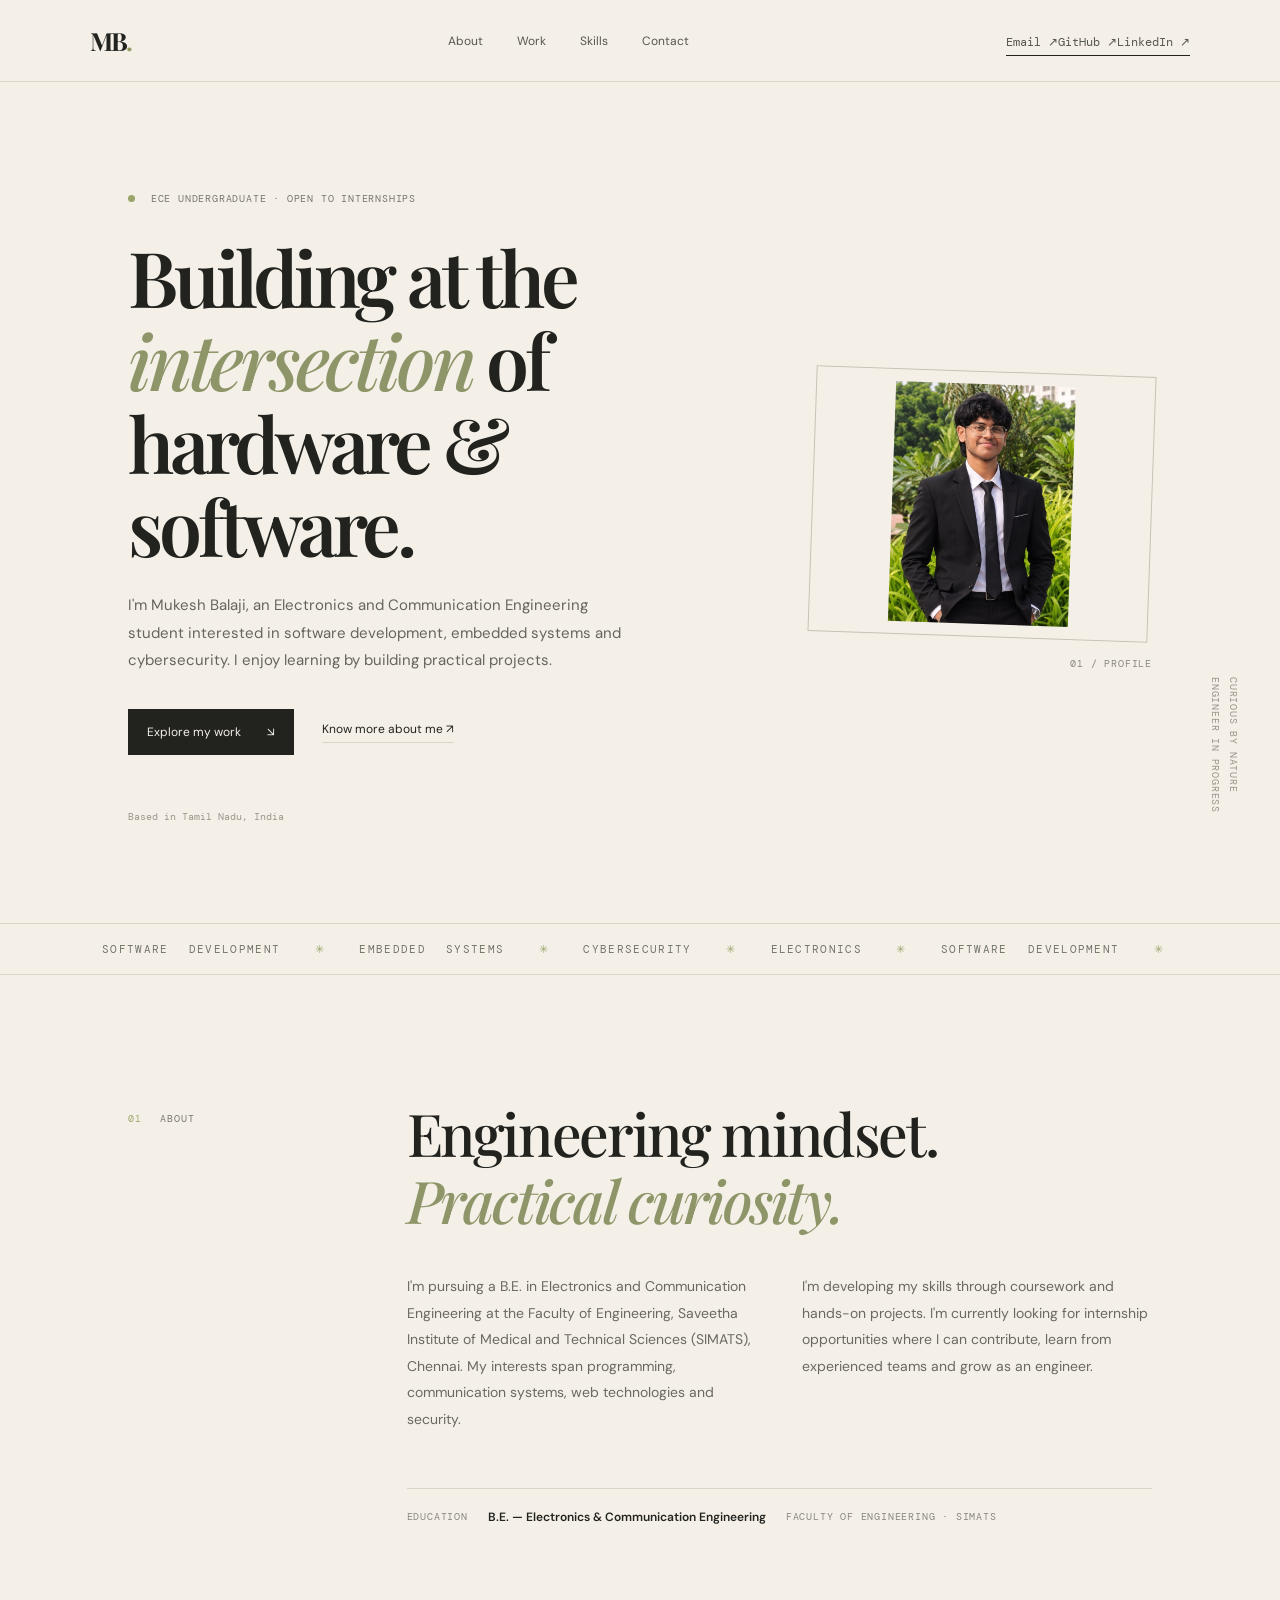
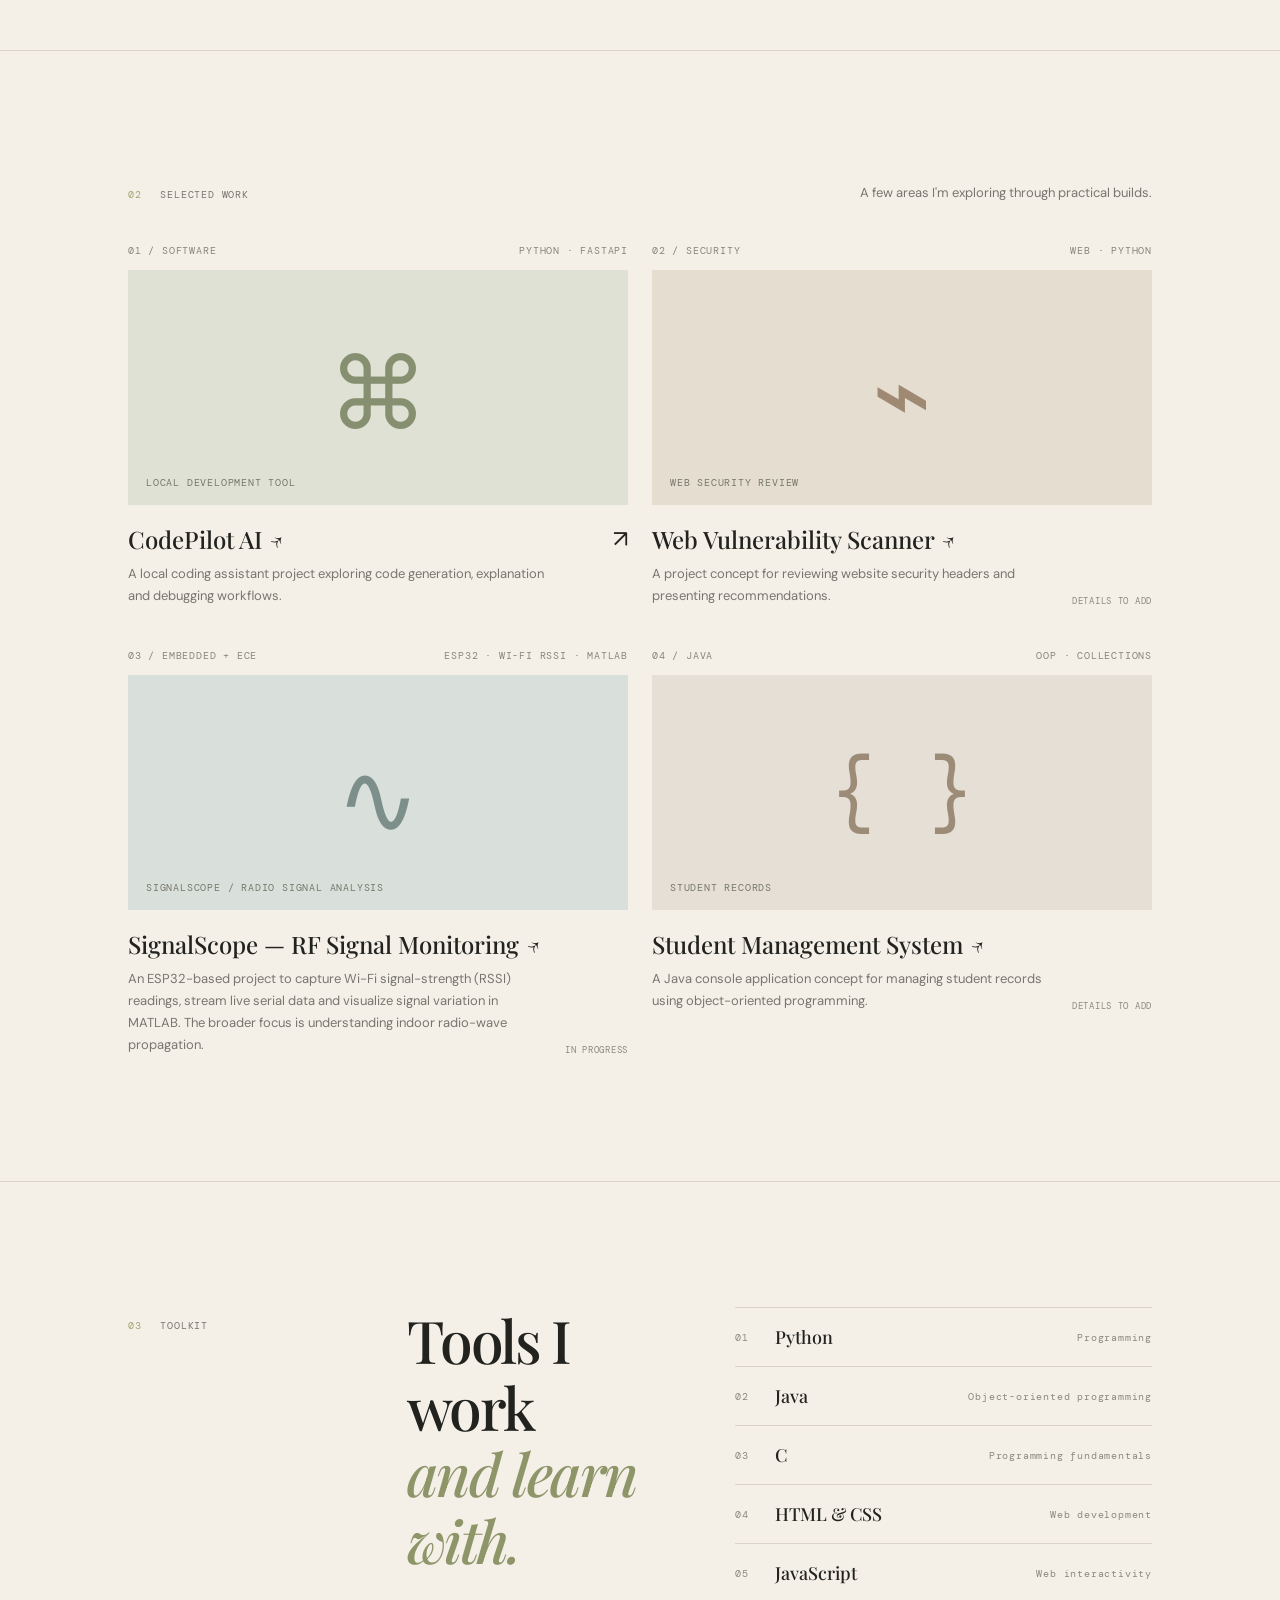
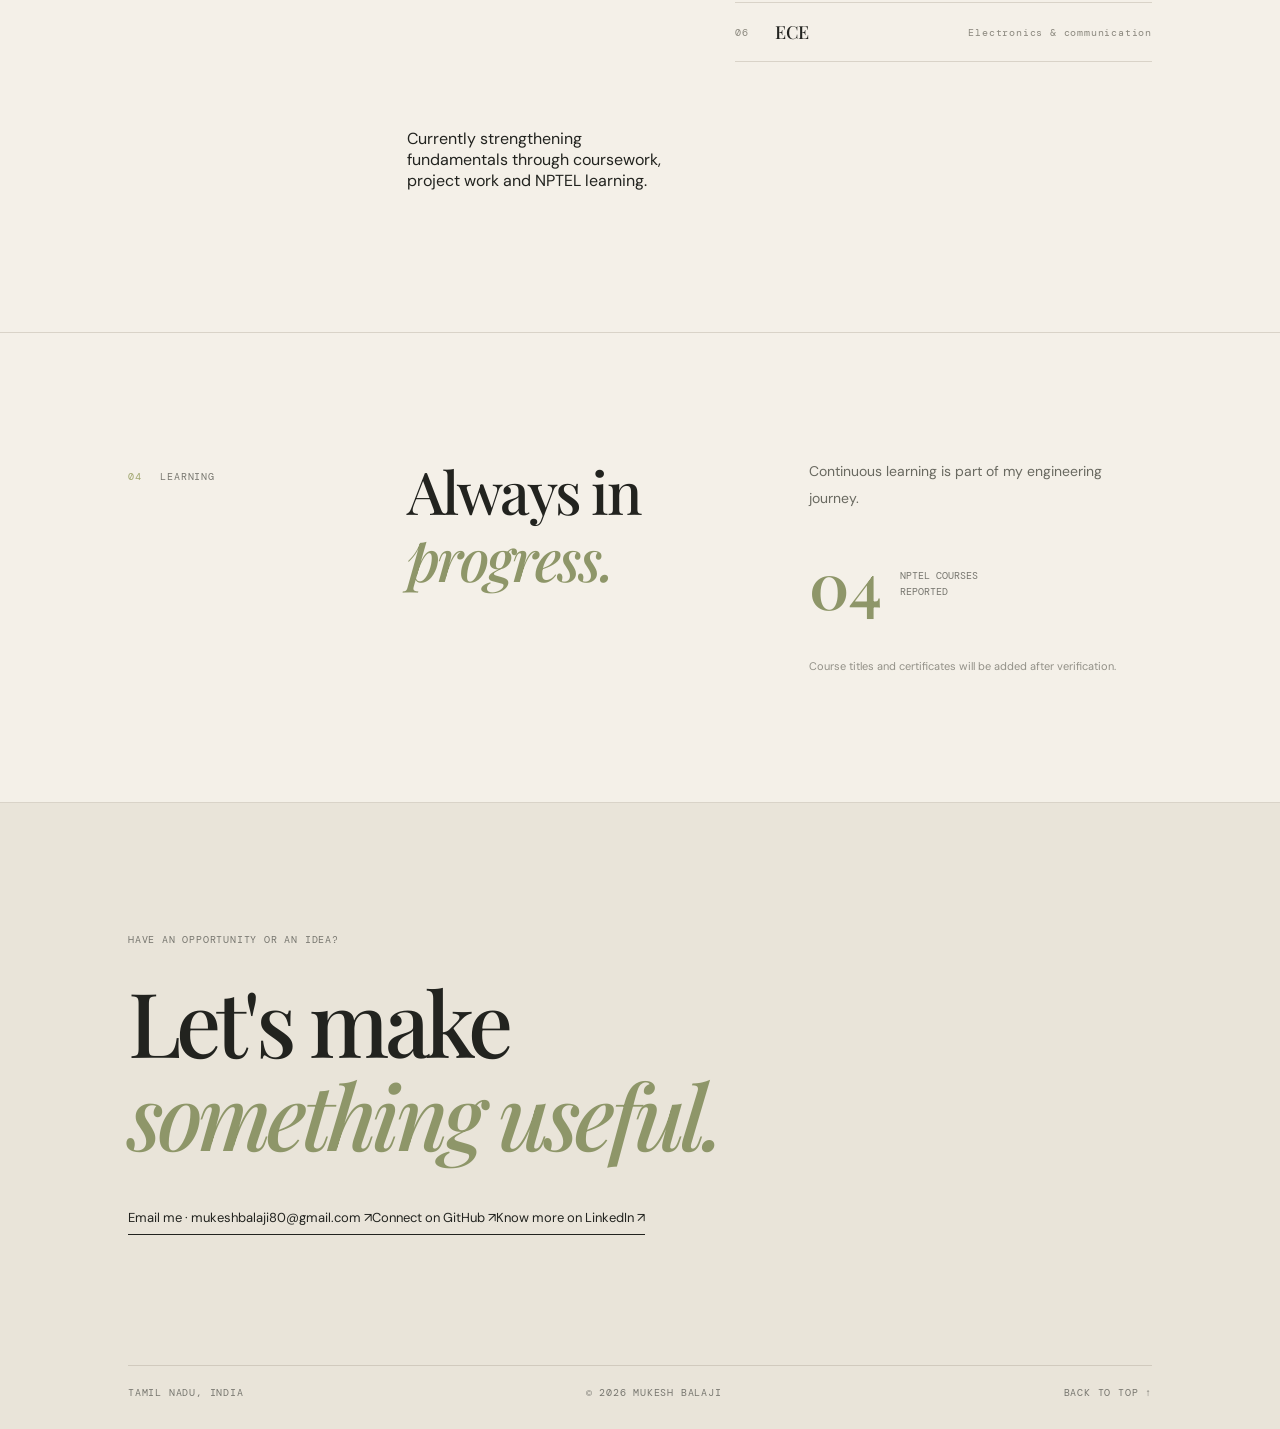
==== commit 99812cc8: "Link portfolio project cards to detailed pages" ====
--- a/docs/index.html
+++ b/docs/index.html
@@ -44,10 +44,10 @@
     <section class="section section-wrap work" id="work">
       <div class="section-heading"><div class="section-label"><span>02</span> SELECTED WORK</div><p>A few areas I'm exploring through practical builds.</p></div>
       <div class="project-grid">
-        <article class="project-card project-featured"><div class="project-topline"><span>01 / SOFTWARE</span><span>PYTHON · FASTAPI</span></div><div class="project-art art-code"><span class="art-glyph">⌘</span><span class="art-caption">LOCAL DEVELOPMENT TOOL</span></div><div class="project-info"><div><h3>CodePilot AI</h3><p>A local coding assistant project exploring code generation, explanation and debugging workflows.</p></div><a href="https://github.com/MukeshBalaji80/codepilot-ai" target="_blank" rel="noreferrer" aria-label="View CodePilot AI on GitHub">↗</a></div></article>
-        <article class="project-card"><div class="project-topline"><span>02 / SECURITY</span><span>WEB · PYTHON</span></div><div class="project-art art-security"><span class="art-glyph">⌁</span><span class="art-caption">WEB SECURITY REVIEW</span></div><div class="project-info"><div><h3>Web Vulnerability Scanner</h3><p>A project concept for reviewing website security headers and presenting recommendations.</p></div><span class="project-status">DETAILS TO ADD</span></div></article>
-        <article class="project-card project-featured"><div class="project-topline"><span>03 / EMBEDDED + ECE</span><span>ESP32 · WI-FI RSSI · MATLAB</span></div><div class="project-art art-rf"><span class="art-glyph">∿</span><span class="art-caption">SIGNALSCOPE / RADIO SIGNAL ANALYSIS</span></div><div class="project-info"><div><h3>SignalScope — RF Signal Monitoring</h3><p>An ESP32-based project to capture Wi-Fi signal-strength (RSSI) readings, stream live serial data and visualize signal variation in MATLAB. The broader focus is understanding indoor radio-wave propagation.</p></div><span class="project-status">IN PROGRESS</span></div></article>
-        <article class="project-card"><div class="project-topline"><span>04 / JAVA</span><span>OOP · COLLECTIONS</span></div><div class="project-art art-java"><span class="art-glyph">{ }</span><span class="art-caption">STUDENT RECORDS</span></div><div class="project-info"><div><h3>Student Management System</h3><p>A Java console application concept for managing student records using object-oriented programming.</p></div><span class="project-status">DETAILS TO ADD</span></div></article>
+        <article class="project-card project-featured"><div class="project-topline"><span>01 / SOFTWARE</span><span>PYTHON · FASTAPI</span></div><div class="project-art art-code"><span class="art-glyph">⌘</span><span class="art-caption">LOCAL DEVELOPMENT TOOL</span></div><div class="project-info"><div><h3><a class="project-title-link" href="projects/codepilot-ai.html">CodePilot AI ↗</a></h3><p>A local coding assistant project exploring code generation, explanation and debugging workflows.</p></div><a href="https://github.com/MukeshBalaji80/codepilot-ai" target="_blank" rel="noreferrer" aria-label="View CodePilot AI on GitHub">↗</a></div></article>
+        <article class="project-card"><div class="project-topline"><span>02 / SECURITY</span><span>WEB · PYTHON</span></div><div class="project-art art-security"><span class="art-glyph">⌁</span><span class="art-caption">WEB SECURITY REVIEW</span></div><div class="project-info"><div><h3><a class="project-title-link" href="projects/web-vulnerability-scanner.html">Web Vulnerability Scanner ↗</a></h3><p>A project concept for reviewing website security headers and presenting recommendations.</p></div><span class="project-status">DETAILS TO ADD</span></div></article>
+        <article class="project-card project-featured"><div class="project-topline"><span>03 / EMBEDDED + ECE</span><span>ESP32 · WI-FI RSSI · MATLAB</span></div><div class="project-art art-rf"><span class="art-glyph">∿</span><span class="art-caption">SIGNALSCOPE / RADIO SIGNAL ANALYSIS</span></div><div class="project-info"><div><h3><a class="project-title-link" href="projects/signalscope.html">SignalScope — RF Signal Monitoring ↗</a></h3><p>An ESP32-based project to capture Wi-Fi signal-strength (RSSI) readings, stream live serial data and visualize signal variation in MATLAB. The broader focus is understanding indoor radio-wave propagation.</p></div><span class="project-status">IN PROGRESS</span></div></article>
+        <article class="project-card"><div class="project-topline"><span>04 / JAVA</span><span>OOP · COLLECTIONS</span></div><div class="project-art art-java"><span class="art-glyph">{ }</span><span class="art-caption">STUDENT RECORDS</span></div><div class="project-info"><div><h3><a class="project-title-link" href="projects/student-management-system.html">Student Management System ↗</a></h3><p>A Java console application concept for managing student records using object-oriented programming.</p></div><span class="project-status">DETAILS TO ADD</span></div></article>
       </div>
     </section>
     <section class="section section-wrap skills" id="skills">
